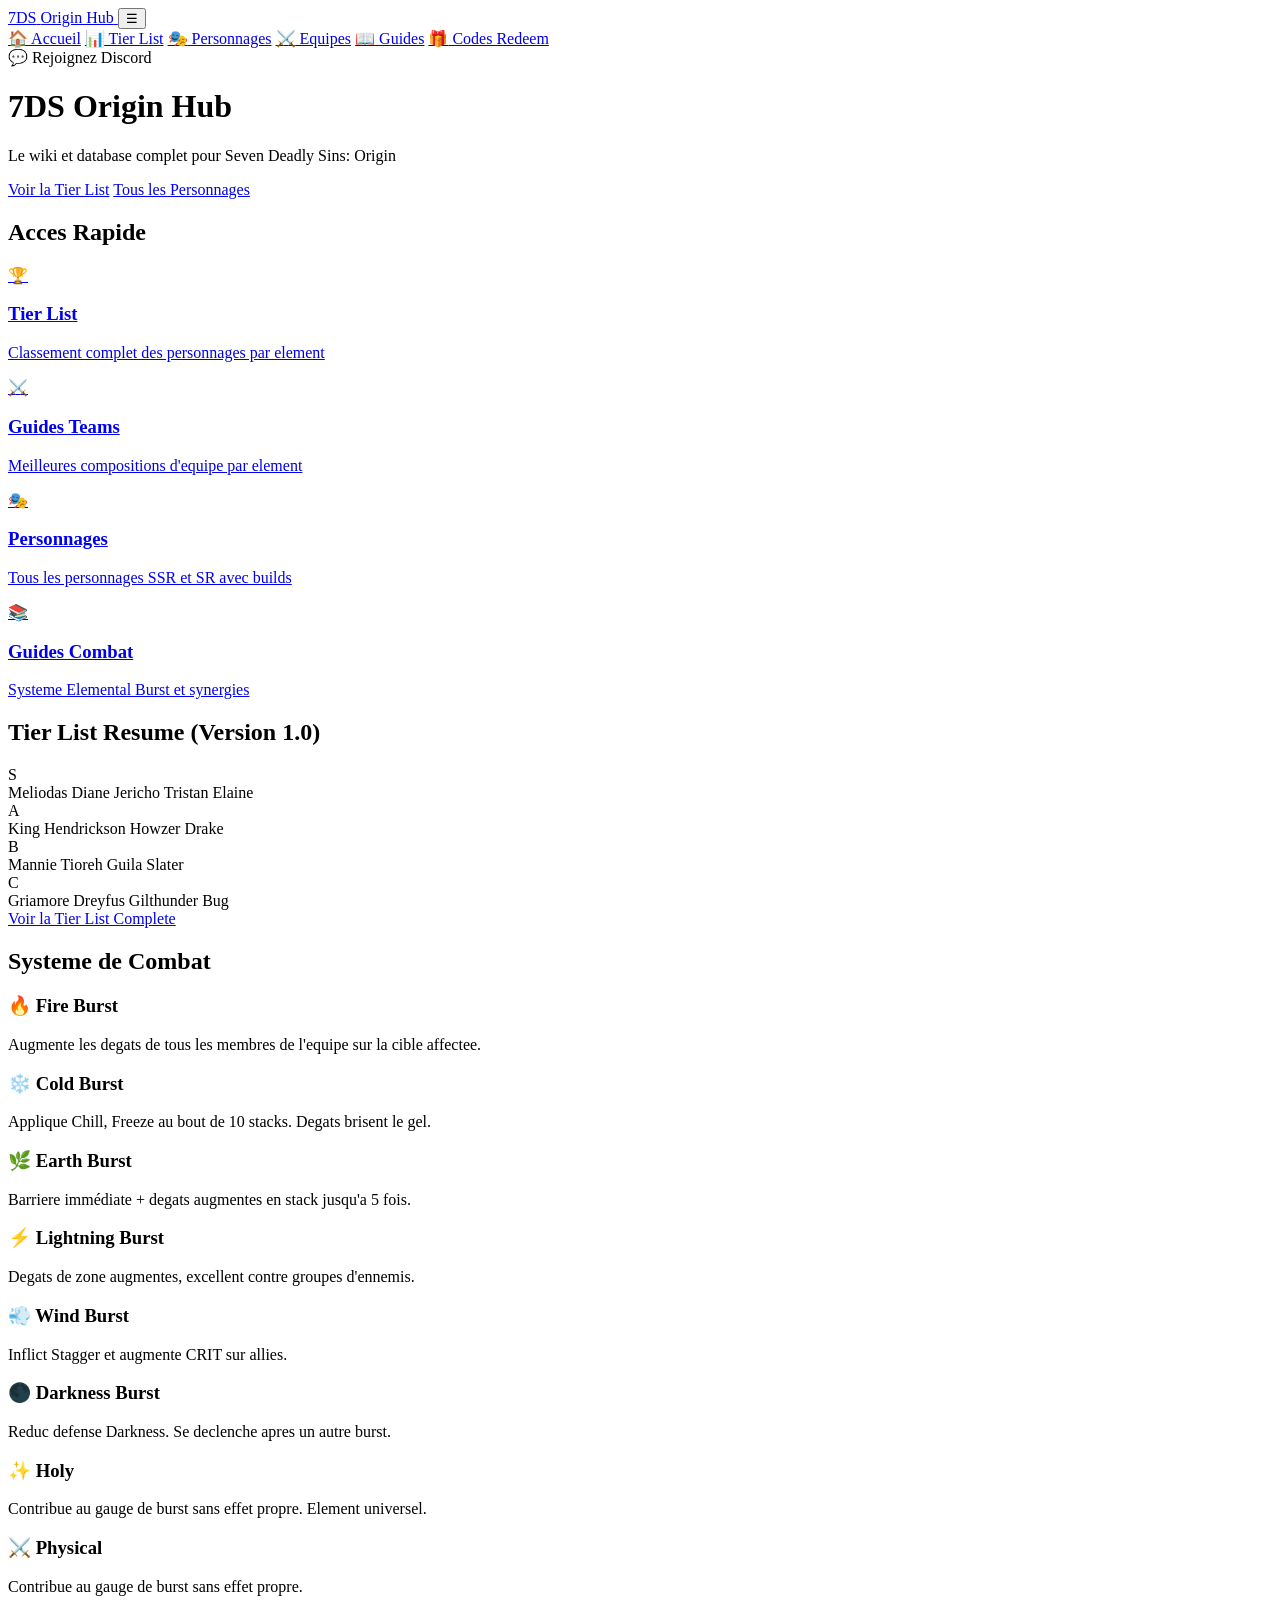
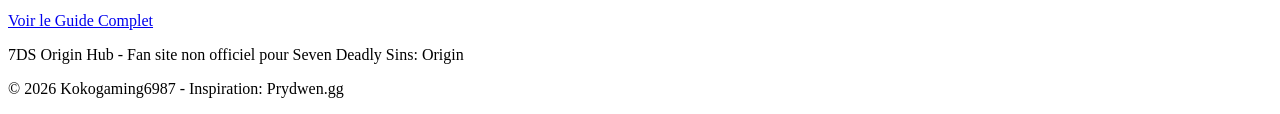
==== index.html @ 6c2a9b2d "Add index.html - Main page with hero, quick access, tier list preview and combat guide Add initial H" ====
<!DOCTYPE html>
<html lang="fr">
<head>
    <meta charset="UTF-8">
    <meta name="viewport" content="width=device-width, initial-scale=1.0">
    <title>7DS Origin Hub - Le Wiki Complet</title>
    <meta name="description" content="Wiki complet et guide pour Seven Deadly Sins: Origin - Tier lists, builds personnages, equipes, systeme de combat">
    <link rel="stylesheet" href="styles.css">
    <link rel="preconnect" href="https://fonts.googleapis.com">
    <link href="https://fonts.googleapis.com/css2?family=Inter:wght@400;500;600;700;800&display=swap" rel="stylesheet">
</head>
<body>
    <aside class="sidebar">
        <div class="sidebar-header">
            <a href="index.html" class="logo">
                <span class="logo-icon">7DS</span>
                <span class="logo-text">Origin Hub</span>
            </a>
            <button class="sidebar-toggle" onclick="toggleSidebar()">☰</button>
        </div>
        <nav class="sidebar-nav">
            <a href="index.html" class="nav-item active"><span>🏠</span> Accueil</a>
            <a href="tierlist.html" class="nav-item"><span>📊</span> Tier List</a>
            <a href="characters.html" class="nav-item"><span>🎭</span> Personnages</a>
            <a href="teams.html" class="nav-item"><span>⚔️</span> Equipes</a>
            <a href="guide.html" class="nav-item"><span>📖</span> Guides</a>
            <a href="codes.html" class="nav-item"><span>🎁</span> Codes Redeem</a>
        </nav>
        <div class="sidebar-footer">
            <div class="discord-link">
                <span>💬</span> Rejoignez Discord
            </div>
        </div>
    </aside>


      <main class="main-content">
        <header class="hero">
            <div class="hero-content">
                <h1>7DS Origin Hub</h1>
                <p class="hero-subtitle">Le wiki et database complet pour Seven Deadly Sins: Origin</p>
                <div class="hero-buttons">
                    <a href="tierlist.html" class="btn btn-primary">Voir la Tier List</a>
                    <a href="characters.html" class="btn btn-secondary">Tous les Personnages</a>
                </div>
            </div>
        </header>
                
        <section class="quick-access">
            <h2>Acces Rapide</h2>
            <div class="quick-cards">
                <a href="tierlist.html" class="quick-card">
                    <span class="card-icon">🏆</span>
                    <h3>Tier List</h3>
                    <p>Classement complet des personnages par element</p>
                </a>
                <a href="teams.html" class="quick-card">
                    <span class="card-icon">⚔️</span>
                    <h3>Guides Teams</h3>
                    <p>Meilleures compositions d'equipe par element</p>
                </a>
                <a href="characters.html" class="quick-card">
                    <span class="card-icon">🎭</span>
                    <h3>Personnages</h3>
                    <p>Tous les personnages SSR et SR avec builds</p>
                </a>
                <a href="guide.html" class="quick-card">
                    <span class="card-icon">📚</span>
                    <h3>Guides Combat</h3>
                    <p>Systeme Elemental Burst et synergies</p>
                </a>
            </div>
        </section>
        
        <section class="tier-preview">
            <h2>Tier List Resume (Version 1.0)</h2>
            <div class="tier-grid">
                <div class="tier-row tier-s">
                    <span class="tier-label">S</span>
                    <div class="tier-chars">
                        <span class="char-pill">Meliodas</span>
                        <span class="char-pill">Diane</span>
                        <span class="char-pill">Jericho</span>
                        <span class="char-pill">Tristan</span>
                        <span class="char-pill">Elaine</span>
                    </div>
                </div>
                <div class="tier-row tier-a">
                    <span class="tier-label">A</span>
                    <div class="tier-chars">
                        <span class="char-pill">King</span>
                        <span class="char-pill">Hendrickson</span>
                        <span class="char-pill">Howzer</span>
                        <span class="char-pill">Drake</span>
                    </div>
                </div>
                <div class="tier-row tier-b">
                    <span class="tier-label">B</span>
                    <div class="tier-chars">
                        <span class="char-pill">Mannie</span>
                        <span class="char-pill">Tioreh</span>
                        <span class="char-pill">Guila</span>
                        <span class="char-pill">Slater</span>
                    </div>
                </div>
                <div class="tier-row tier-c">
                    <span class="tier-label">C</span>
                    <div class="tier-chars">
                        <span class="char-pill">Griamore</span>
                        <span class="char-pill">Dreyfus</span>
                        <span class="char-pill">Gilthunder</span>
                        <span class="char-pill">Bug</span>
                    </div>
                </div>
            </div>
            <a href="tierlist.html" class="btn btn-outline">Voir la Tier List Complete</a>
        </section>
        
        <section class="combat-guide-preview">
            <h2>Systeme de Combat</h2>
            <div class="guide-grid">
                <div class="guide-item">
                    <h3>🔥 Fire Burst</h3>
                    <p>Augmente les degats de tous les membres de l'equipe sur la cible affectee.</p>
                </div>
                <div class="guide-item">
                    <h3>❄️ Cold Burst</h3>
                    <p>Applique Chill, Freeze au bout de 10 stacks. Degats brisent le gel.</p>
                </div>
                <div class="guide-item">
                    <h3>🌿 Earth Burst</h3>
                    <p>Barriere immédiate + degats augmentes en stack jusqu'a 5 fois.</p>
                </div>
                <div class="guide-item">
                    <h3>⚡ Lightning Burst</h3>
                    <p>Degats de zone augmentes, excellent contre groupes d'ennemis.</p>
                </div>
                <div class="guide-item">
                    <h3>💨 Wind Burst</h3>
                    <p>Inflict Stagger et augmente CRIT sur allies.</p>
                </div>
                <div class="guide-item">
                    <h3>🌑 Darkness Burst</h3>
                    <p>Reduc defense Darkness. Se declenche apres un autre burst.</p>
                </div>
                <div class="guide-item">
                    <h3>✨ Holy</h3>
                    <p>Contribue au gauge de burst sans effet propre. Element universel.</p>
                </div>
                <div class="guide-item">
                    <h3>⚔️ Physical</h3>
                    <p>Contribue au gauge de burst sans effet propre.</p>
                </div>
            </div>
            <a href="guide.html" class="btn btn-outline">Voir le Guide Complet</a>
        </section>
        
        <footer class="site-footer">
            <p>7DS Origin Hub - Fan site non officiel pour Seven Deadly Sins: Origin</p>
            <p>© 2026 Kokogaming6987 - Inspiration: Prydwen.gg</p>
        </footer>
    </main>
    <script src="app.js"></script>
</body>
</html>
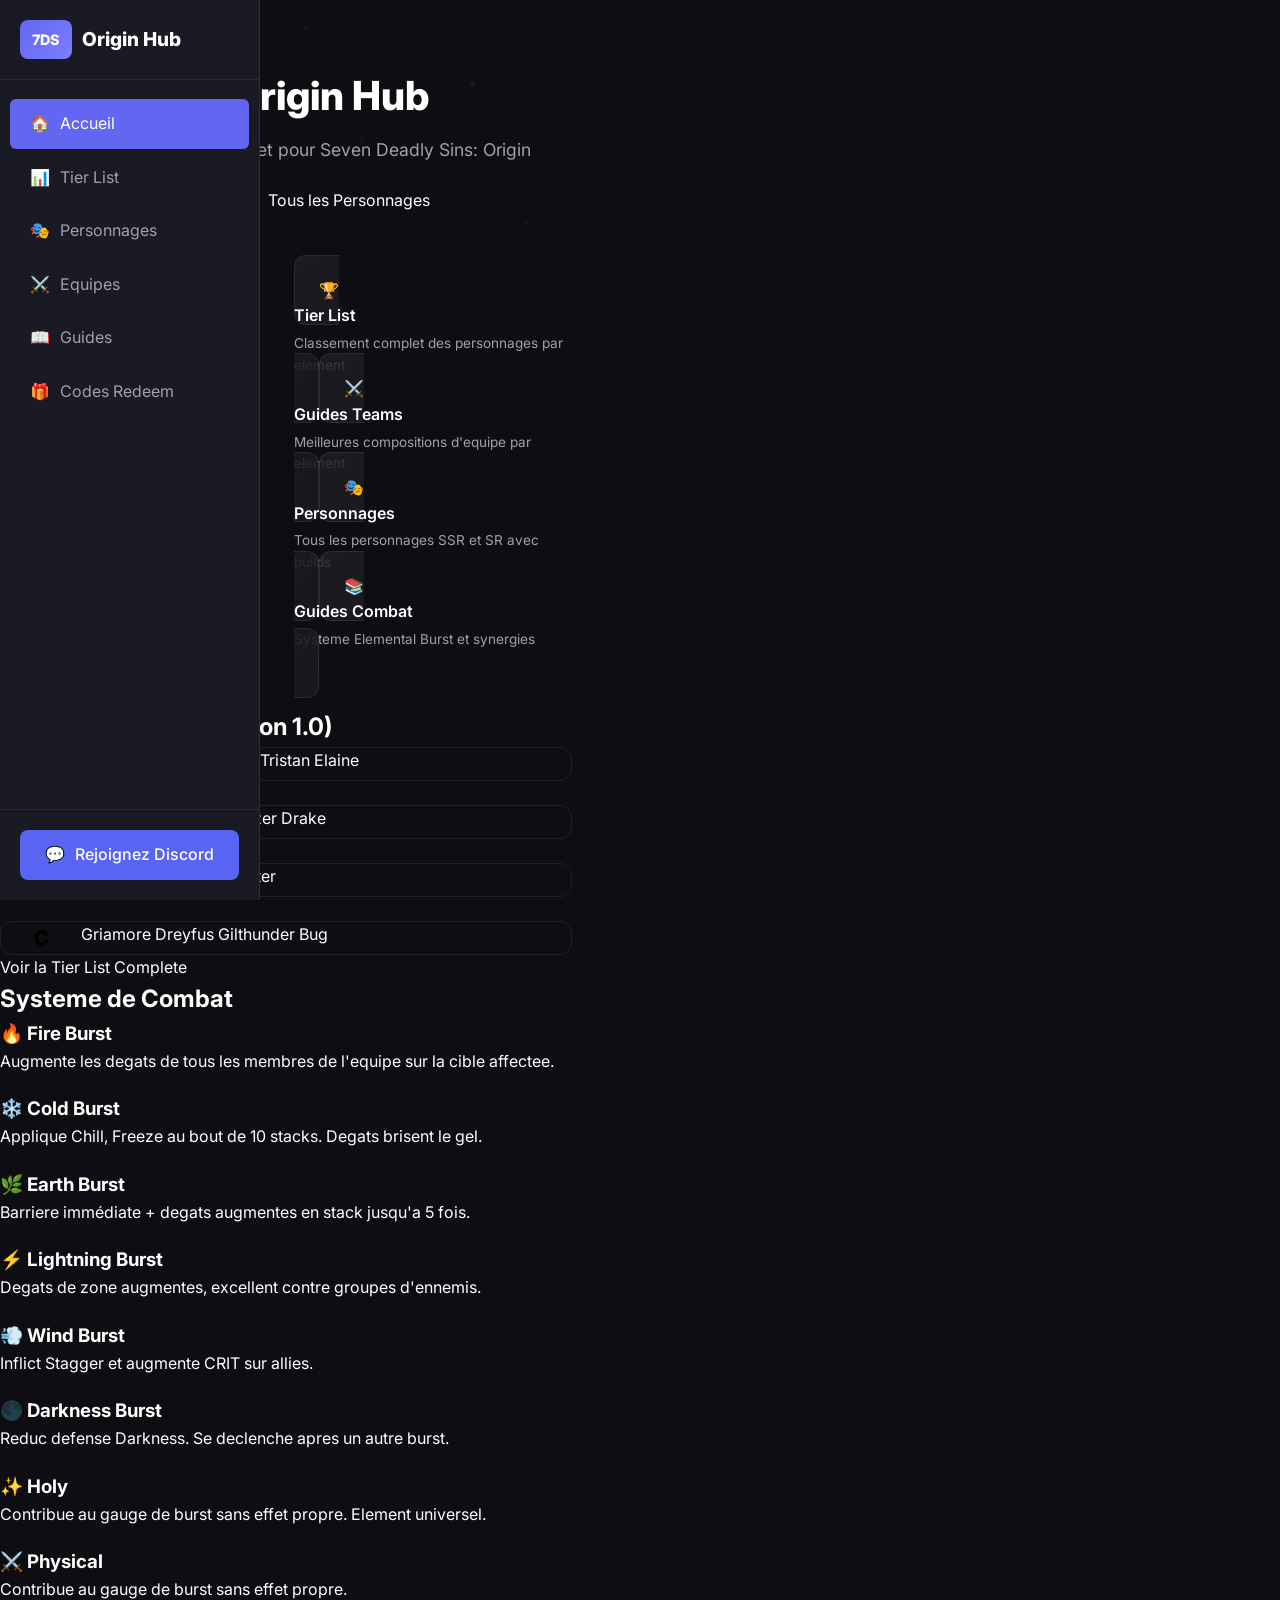
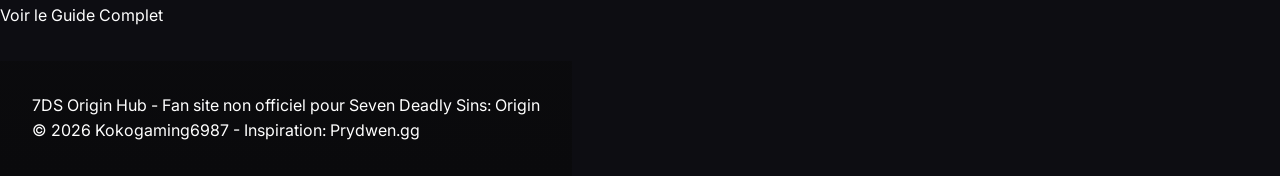
==== commit e11bf73c: "Update index.html with modern design and quick-access cards" ====
--- a/index.html
+++ b/index.html
@@ -163,3 +163,4 @@
     <script src="app.js"></script>
 </body>
 </html>
+ 
--- a/styles.css
+++ b/styles.css
@@ -0,0 +1,1415 @@
+:root{--bg-primary:#0d0d12;--bg-secondary:#1a1a24;--bg-tertiary:#232332;--text-primary:#ffffff;--text-secondary:#a0a0b0;--text-muted:#6b6b7b;--accent:#6366f1;--accent-glow:#7c7fff;--border:#2a2a3a;--tier-s:#ef4444;--tier-a:#f97316;--tier-b:#eab308;--tier-c:#84cc16;--tier-d:#6b7280;--fire:#f97316;--cold:#06b6d4;--earth:#84cc16;--lightning:#eab308;--wind:#22c55e;--darkness:#a855f7;--holy:#fbbf24;--physical:#f87171}
+*{margin:0;padding:0;box-sizing:border-box}body{font-family:'Inter',sans-serif;background:var(--bg-primary);color:var(--text-primary);line-height:1.6;min-height:100vh;display:flex}
+a{text-decoration:none;color:inherit;transition:all 0.2s}
+::selection{background:var(--accent);color:#fff}
+
+.sidebar{width:260px;background:var(--bg-secondary);border-right:1px solid var(--border);height:100vh;position:fixed;left:0;top:0;overflow-y:auto;z-index:100;display:flex;flex-direction:column}
+.sidebar-header{padding:20px;border-bottom:1px solid var(--border);display:flex;align-items:center;justify-content:space-between}
+.logo{display:flex;align-items:center;gap:10px;font-weight:800;font-size:1.2rem}
+.logo-icon{background:linear-gradient(135deg,var(--accent),var(--accent-glow));padding:8px 12px;border-radius:8px;color:#fff;font-size:0.9rem}
+.sidebar-toggle{background:none;border:none;color:var(--text-primary);font-size:1.5rem;cursor:pointer;display:none}
+.sidebar-nav{flex:1;padding:15px 0}
+.nav-item{display:flex;align-items:center;gap:10px;padding:12px 20px;color:var(--text-secondary);border-radius:6px;margin:4px 10px;transition:all 0.2s}
+.nav-item:hover{background:var(--bg-tertiary);color:var(--text-primary)}
+.nav-item.active{background:var(--accent);color:#fff}
+.sidebar-footer{padding:20px;border-top:1px solid var(--border)}
+.discord-link{display:flex;align-items:center;gap:10px;padding:12px;background:#5865F2;border-radius:8px;cursor:pointer;color:#fff;font-weight:500;justify-content:center}
+
+
+/* =====================================
+   LAYOUT PRINCIPAL
+===================================== */
+.main-content {
+  margin-left: var(--sidebar-width);
+  transition: margin-left 0.3s ease;
+  min-height: 100vh;
+}
+
+/* Hero Section */
+.hero {
+  background: linear-gradient(135deg, var(--gradient-primary), var(--gradient-secondary));
+  padding: 4rem 2rem;
+  text-align: center;
+  position: relative;
+  overflow: hidden;
+}
+
+.hero::before {
+  content: '';
+  position: absolute;
+  top: 0;
+  left: 0;
+  right: 0;
+  bottom: 0;
+  background: url('data:image/svg+xml,<svg xmlns="http://www.w3.org/2000/svg" viewBox="0 0 100 100"><circle cx="10" cy="10" r="1" fill="%23ffffff" opacity="0.03"/><circle cx="30" cy="50" r="1" fill="%23ffffff" opacity="0.02"/><circle cx="70" cy="30" r="1" fill="%23ffffff" opacity="0.04"/><circle cx="90" cy="80" r="1" fill="%23ffffff" opacity="0.02"/></svg>');
+}
+
+.hero h1 {
+  font-size: 2.5rem;
+  font-weight: 800;
+  color: var(--text-primary);
+  margin-bottom: 0.5rem;
+  position: relative;
+}
+
+.hero p {
+  color: var(--text-secondary);
+  font-size: 1.1rem;
+  max-width: 600px;
+  margin: 0 auto;
+  position: relative;
+}
+
+.hero-buttons {
+  margin-top: 1.5rem;
+  display: flex;
+  gap: 1rem;
+  justify-content: center;
+  flex-wrap: wrap;
+  position: relative;
+}
+
+.hero-btn {
+  padding: 0.75rem 1.5rem;
+  border-radius: 8px;
+  font-weight: 600;
+  text-decoration: none;
+  transition: all 0.3s ease;
+  border: none;
+  cursor: pointer;
+}
+
+.hero-btn.primary {
+  background: var(--color-accent);
+  color: #000;
+}
+
+.hero-btn.primary:hover {
+  background: var(--color-accent-light);
+  transform: translateY(-2px);
+}
+
+.hero-btn.secondary {
+  background: rgba(255,255,255,0.1);
+  color: var(--text-primary);
+  border: 1px solid rgba(255,255,255,0.2);
+}
+
+.hero-btn.secondary:hover {
+  background: rgba(255,255,255,0.15);
+}
+
+
+/* =====================================
+   SECTIONS CONTENU
+===================================== */
+.section {
+  padding: 2rem;
+  max-width: 1400px;
+  margin: 0 auto;
+}
+
+.section-header {
+  display: flex;
+  justify-content: space-between;
+  align-items: center;
+  margin-bottom: 1.5rem;
+}
+
+.section-title {
+  font-size: 1.5rem;
+  font-weight: 700;
+  color: var(--text-primary);
+  display: flex;
+  align-items: center;
+  gap: 0.5rem;
+}
+
+.section-title .icon {
+  font-size: 1.75rem;
+}
+
+.view-all-btn {
+  color: var(--color-accent);
+  text-decoration: none;
+  font-weight: 600;
+  font-size: 0.9rem;
+  display: flex;
+  align-items: center;
+  gap: 0.25rem;
+}
+
+.view-all-btn:hover {
+  text-decoration: underline;
+}
+
+/* =====================================
+   QUICK ACCESS CARDS
+===================================== */
+.quick-access {
+  display: grid;
+  grid-template-columns: repeat(auto-fit, minmax(200px, 1fr));
+  gap: 1rem;
+  margin-bottom: 2rem;
+}
+
+.quick-card {
+  background: linear-gradient(145deg, rgba(30,30,35,0.8), rgba(25,25,30,0.9));
+  border: 1px solid rgba(255,255,255,0.08);
+  border-radius: 12px;
+  padding: 1.5rem;
+  text-decoration: none;
+  transition: all 0.3s ease;
+  position: relative;
+  overflow: hidden;
+}
+
+.quick-card::before {
+  content: '';
+  position: absolute;
+  top: 0;
+  left: 0;
+  right: 0;
+  height: 3px;
+  background: var(--color-accent);
+  transform: scaleX(0);
+  transition: transform 0.3s ease;
+}
+
+.quick-card:hover {
+  transform: translateY(-4px);
+  border-color: rgba(255,255,255,0.15);
+  box-shadow: 0 8px 24px rgba(0,0,0,0.3);
+}
+
+.quick-card:hover::before {
+  transform: scaleX(1);
+}
+
+.quick-card .icon {
+  font-size: 2rem;
+  margin-bottom: 0.75rem;
+}
+
+.quick-card h3 {
+  color: var(--text-primary);
+  font-size: 1rem;
+  font-weight: 600;
+  margin-bottom: 0.25rem;
+}
+
+.quick-card p {
+  color: var(--text-secondary);
+  font-size: 0.85rem;
+}
+
+
+/* =====================================
+   TIER LIST GRID
+===================================== */
+.tier-grid {
+  display: grid;
+  gap: 1.5rem;
+}
+
+.tier-row {
+  display: flex;
+  align-items: stretch;
+  border-radius: 12px;
+  overflow: hidden;
+  border: 1px solid rgba(255,255,255,0.08);
+}
+
+.tier-label {
+  display: flex;
+  align-items: center;
+  justify-content: center;
+  min-width: 80px;
+  font-size: 1.25rem;
+  font-weight: 800;
+  color: #000;
+  text-shadow: 0 1px 2px rgba(0,0,0,0.3);
+}
+
+.tier-label.S { background: linear-gradient(135deg, #ffd700, #ffb800); }
+.tier-label.A { background: linear-gradient(135deg, #e060ff, #c33dff); }
+.tier-label.B { background: linear-gradient(135deg, #4a90d9, #3a7bc8); }
+.tier-label.C { background: linear-gradient(135deg, #4ecdc4, #3db5ac); }
+.tier-label.D { background: linear-gradient(135deg, #a8a8a8, #8c8c8c); }
+
+.tier-characters {
+  display: flex;
+  flex-wrap: wrap;
+  gap: 0.5rem;
+  padding: 0.75rem;
+  background: rgba(0,0,0,0.2);
+  flex: 1;
+}
+
+.char-card {
+  position: relative;
+  width: 50px;
+  height: 50px;
+  border-radius: 50%;
+  overflow: hidden;
+  border: 2px solid transparent;
+  transition: all 0.2s ease;
+  cursor: pointer;
+}
+
+.char-card:hover {
+  transform: scale(1.1);
+  z-index: 10;
+}
+
+.char-card .element {
+  position: absolute;
+  bottom: 0;
+  right: 0;
+  width: 14px;
+  height: 14px;
+  border-radius: 50%;
+  border: 1px solid rgba(0,0,0,0.3);
+}
+
+.char-card[data-element="fire"] .element { background: #f97316; }
+.char-card[data-element="water"] .element { background: #06b6d4; }
+.char-card[data-element="earth"] .element { background: #84cc16; }
+.char-card[data-element="light"] .element { background: #eab308; }
+.char-card[data-element="dark"] .element { background: #7c3aed; }
+
+.char-card img {
+  width: 100%;
+  height: 100%;
+  object-fit: cover;
+}
+
+.char-card-placeholder {
+  width: 50px;
+  height: 50px;
+  border-radius: 50%;
+  background: rgba(255,255,255,0.05);
+  border: 1px dashed rgba(255,255,255,0.2);
+  display: flex;
+  align-items: center;
+  justify-content: center;
+  color: rgba(255,255,255,0.3);
+  font-size: 0.75rem;
+}
+
+
+/* =====================================
+   PERSONNAGES & EQUIPES CARDS
+===================================== */
+.team-grid, .char-grid {
+  display: grid;
+  grid-template-columns: repeat(auto-fill, minmax(250px, 1fr));
+  gap: 1.25rem;
+}
+
+.team-card, .char-card-lg {
+  background: linear-gradient(145deg, rgba(30,30,35,0.8), rgba(25,25,30,0.9));
+  border: 1px solid rgba(255,255,255,0.08);
+  border-radius: 12px;
+  padding: 1.25rem;
+  transition: all 0.3s ease;
+  cursor: pointer;
+}
+
+.team-card:hover, .char-card-lg:hover {
+  transform: translateY(-4px);
+  border-color: rgba(255,255,255,0.15);
+  box-shadow: 0 12px 32px rgba(0,0,0,0.4);
+}
+
+.char-card-lg .char-avatar {
+  width: 80px;
+  height: 80px;
+  border-radius: 50%;
+  overflow: hidden;
+  margin-bottom: 1rem;
+  border: 3px solid rgba(255,255,255,0.1);
+}
+
+.char-card-lg .char-avatar img {
+  width: 100%;
+  height: 100%;
+  object-fit: cover;
+}
+
+.char-card-lg h3 {
+  color: var(--text-primary);
+  font-size: 1.1rem;
+  font-weight: 600;
+  margin-bottom: 0.25rem;
+}
+
+.char-card-lg .class-badge {
+  display: inline-block;
+  padding: 0.15rem 0.5rem;
+  border-radius: 4px;
+  font-size: 0.7rem;
+  font-weight: 600;
+  text-transform: uppercase;
+  margin-bottom: 0.5rem;
+}
+
+.class-knight { background: var(--tier-a); color: #000; }
+.class-sniper { background: var(--tier-b); color: #000; }
+.class-wrath { background: #991b1b; color: #fff; }
+.class-mercenary { background: #84cc16; color: #000; }
+.class-defender { background: #3a7bc8; color: #fff; }
+.class-mage { background: #9333ea; color: #fff; }
+.class-assassin { background: #1e3a5f; color: #fff; }
+.class-archer { background: #d97706; color: #000; }
+.class-swordmaster { background: #f97316; color: #000; }
+.class-slayer { background: #374151; color: #fff; }
+
+.team-card .team-name {
+  color: var(--text-primary);
+  font-size: 1.1rem;
+  font-weight: 600;
+  margin-bottom: 0.5rem;
+}
+
+.team-card .team-characters {
+  display: flex;
+  gap: 0.25rem;
+  margin-bottom: 0.75rem;
+}
+
+.team-char .team-char-icon {
+  width: 32px;
+  height: 32px;
+  border-radius: 50%;
+  overflow: hidden;
+  border: 1px solid rgba(255,255,255,0.2);
+}
+
+.team-char .team-char-icon img {
+  width: 100%;
+  height: 100%;
+  object-fit: cover;
+}
+
+.team-card .team-role {
+  color: var(--text-secondary);
+  font-size: 0.8rem;
+  margin-top: 0.5rem;
+}
+
+
+/* =====================================
+   GUIDES & COMBAT
+===================================== */
+.guide-grid {
+  display: grid;
+  grid-template-columns: repeat(auto-fill, minmax(300px, 1fr));
+  gap: 1.25rem;
+}
+
+.guide-card {
+  background: linear-gradient(145deg, rgba(30,30,35,0.8), rgba(25,25,30,0.9));
+  border: 1px solid rgba(255,255,255,0.08);
+  border-radius: 12px;
+  overflow: hidden;
+  transition: all 0.3s ease;
+  cursor: pointer;
+}
+
+.guide-card:hover {
+  transform: translateY(-4px);
+  border-color: rgba(255,255,255,0.15);
+}
+
+.guide-card .guide-image {
+  height: 120px;
+  background: linear-gradient(135deg, rgba(240,240,245,0.05), rgba(255,255,255,0.02));
+  display: flex;
+  align-items: center;
+  justify-content: center;
+  font-size: 3rem;
+}
+
+.guide-card .guide-content {
+  padding: 1.25rem;
+}
+
+.guide-card .guide-title {
+  color: var(--text-primary);
+  font-size: 1.05rem;
+  font-weight: 600;
+  margin-bottom: 0.5rem;
+}
+
+.guide-card .guide-desc {
+  color: var(--text-secondary);
+  font-size: 0.85rem;
+  line-height: 1.5;
+}
+
+.guide-card .guide-meta {
+  display: flex;
+  gap: 1rem;
+  margin-top: 0.75rem;
+  padding-top: 0.75rem;
+  border-top: 1px solid rgba(255,255,255,0.06);
+  font-size: 0.75rem;
+  color: rgba(255,255,255,0.4);
+}
+
+/* Combat Mechanics Section */
+.combat-grid {
+  display: grid;
+  grid-template-columns: repeat(auto-fit, minmax(280px, 1fr));
+  gap: 1rem;
+}
+
+.mechanic-card {
+  background: linear-gradient(145deg, rgba(30,30,35,0.8), rgba(25,25,30,0.9));
+  border-left: 3px solid var(--color-accent);
+  border-radius: 0 12px 12px 0;
+  padding: 1.25rem;
+  transition: all 0.3s ease;
+}
+
+.mechanic-card:hover {
+  background: rgba(35,35,40,0.9);
+}
+
+.mechanic-card h4 {
+  color: var(--text-primary);
+  font-size: 1rem;
+  font-weight: 600;
+  margin-bottom: 0.5rem;
+}
+
+.mechanic-card p {
+  color: var(--text-secondary);
+  font-size: 0.85rem;
+  line-height: 1.5;
+}
+
+
+/* =====================================
+   FOOTER
+===================================== */
+.footer {
+  background: linear-gradient(180deg, rgba(10,10,12,0.8), #0a0a0c);
+  padding: 3rem 2rem;
+  margin-left: var(--sidebar-width);
+  transition: margin-left 0.3s ease;
+}
+
+.footer-content {
+  max-width: 1400px;
+  margin: 0 auto;
+  display: grid;
+  grid-template-columns: repeat(auto-fit, minmax(200px, 1fr));
+  gap: 2rem;
+}
+
+.footer-section h4 {
+  color: var(--text-primary);
+  font-size: 1rem;
+  font-weight: 600;
+  margin-bottom: 1rem;
+}
+
+.footer-section a {
+  display: block;
+  color: var(--text-secondary);
+  text-decoration: none;
+  font-size: 0.85rem;
+  margin-bottom: 0.5rem;
+  transition: color 0.2s ease;
+}
+
+.footer-section a:hover {
+  color: var(--color-accent);
+}
+
+.footer-bottom {
+  max-width: 1400px;
+  margin: 2rem auto 0;
+  padding-top: 1.5rem;
+  border-top: 1px solid rgba(255,255,255,0.06);
+  text-align: center;
+  color: rgba(255,255,255,0.4);
+  font-size: 0.8rem;
+}
+
+/* =====================================
+   STATS / BADGES
+===================================== */
+.stat-badge {
+  display: inline-flex;
+  align-items: center;
+  gap: 0.35rem;
+  padding: 0.25rem 0.65rem;
+  background: rgba(255,255,255,0.06);
+  border-radius: 20px;
+  font-size: 0.75rem;
+  color: var(--text-secondary);
+}
+
+.stat-badge .num {
+  font-weight: 600;
+  color: var(--text-primary);
+}
+
+.update-badge {
+  display: inline-block;
+  padding: 0.25rem 0.75rem;
+  background: rgba(39,203,114,0.15);
+  color: #27cb72;
+  border-radius: 20px;
+  font-size: 0.75rem;
+  font-weight: 600;
+}
+
+/* =====================================
+   SCROLLBAR
+===================================== */
+::-webkit-scrollbar {
+  width: 8px;
+  height: 8px;
+}
+
+::-webkit-scrollbar-track {
+  background: rgba(0,0,0,0.2);
+}
+
+::-webkit-scrollbar-thumb {
+  background: rgba(255,255,255,0.15);
+  border-radius: 4px;
+}
+
+::-webkit-scrollbar-thumb:hover {
+  background: rgba(255,255,255,0.25);
+}
+
+
+/* =====================================
+   RESPONSIVE
+===================================== */
+@media (max-width: 1200px) {
+  .tier-characters {
+    gap: 0.35rem;
+  }
+  .char-card {
+    width: 42px;
+    height: 42px;
+  }
+  .char-card .element {
+    width: 12px;
+    height: 12px;
+  }
+}
+
+@media (max-width: 992px) {
+  .sidebar {
+    transform: translateX(-100%);
+  }
+  .sidebar.active {
+    transform: translateX(0);
+  }
+  .main-content {
+    margin-left: 0;
+  }
+  .footer {
+    margin-left: 0;
+  }
+  .toggle-btn {
+    display: flex;
+  }
+}
+
+@media (max-width: 768px) {
+  .hero {
+    padding: 2.5rem 1.5rem;
+  }
+  .hero h1 {
+    font-size: 1.75rem;
+  }
+  .hero p {
+    font-size: 0.95rem;
+  }
+  .section {
+    padding: 1.5rem;
+  }
+  .quick-access {
+    grid-template-columns: repeat(2, 1fr);
+  }
+  .quick-card {
+    padding: 1rem;
+  }
+  .tier-label {
+    min-width: 50px;
+    font-size: 1rem;
+  }
+  .char-card {
+    width: 38px;
+    height: 38px;
+  }
+  .section-title {
+    font-size: 1.25rem;
+  }
+}
+
+@media (max-width: 480px) {
+  .quick-access {
+    grid-template-columns: 1fr;
+  }
+  .hero-buttons {
+    flex-direction: column;
+  }
+  .hero-btn {
+    width: 100%;
+    text-align: center;
+  }
+  .tier-row {
+    flex-direction: column;
+  }
+  .tier-label {
+    width: 100%;
+    min-width: auto;
+    padding: 0.5rem;
+  }
+  .tier-characters {
+    justify-content: center;
+  }
+  .team-grid,
+  .char-grid,
+  .guide-grid,
+  .combat-grid {
+    grid-template-columns: 1fr;
+  }
+}
+
+/* =====================================
+   DETAIL PERSONNAGES (characters.html)
+   ===================================== */
+.filters-bar {
+    display: flex;
+    gap: 1rem;
+    margin-bottom: 1.5rem;
+    flex-wrap: wrap;
+}
+.filter-group {
+    display: flex;
+    align-items: center;
+    gap: 0.5rem;
+}
+.filter-group label {
+    color: var(--text-secondary);
+    font-size: 0.85rem;
+}
+.filter-group select {
+    background: var(--bg-tertiary);
+    color: var(--text-primary);
+    border: 1px solid var(--border);
+    padding: 0.5rem 1rem;
+    border-radius: 6px;
+    font-size: 0.85rem;
+    cursor: pointer;
+}
+.char-card-detail {
+    background: linear-gradient(145deg, rgba(30,30,35,0.8), rgba(25,25,30,0.9));
+    border: 1px solid rgba(255,255,255,0.08);
+    border-radius: 12px;
+    overflow: hidden;
+    transition: all 0.3s ease;
+}
+.char-card-detail:hover {
+    transform: translateY(-4px);
+    border-color: rgba(255,255,255,0.15);
+    box-shadow: 0 12px 32px rgba(0,0,0,0.4);
+}
+.rarity-badge {
+    display: inline-block;
+    padding: 0.25rem 0.65rem;
+    border-radius: 4px;
+    font-size: 0.7rem;
+    font-weight: 700;
+    text-transform: uppercase;
+}
+.rarity-ssr { background: linear-gradient(135deg, #ffd700, #ff8c00); color: #000; }
+.rarity-sr { background: linear-gradient(135deg, #a855f7, #7c3aed); color: #fff; }
+.char-image {
+    width: 120px;
+    height: 120px;
+    border-radius: 50%;
+    overflow: hidden;
+    margin: 1rem auto;
+    border: 4px solid rgba(255,255,255,0.1);
+}
+.char-image img {
+    width: 100%;
+    height: 100%;
+    object-fit: cover;
+}
+.char-info {
+    text-align: center;
+    padding: 0 1.5rem 1rem;
+}
+.char-name {
+    color: var(--text-primary);
+    font-size: 1.25rem;
+    font-weight: 700;
+    margin-bottom: 0.5rem;
+}
+.char-element {
+    display: flex;
+    justify-content: center;
+    align-items: center;
+    gap: 0.5rem;
+    font-size: 0.85rem;
+    color: var(--text-secondary);
+    margin-bottom: 0.25rem;
+}
+.elem { width: 10px; height: 10px; border-radius: 50%; display: inline-block; }
+.elem.fire { background: #f97316; }
+.elem.water { background: #06b6d4; }
+.elem.earth { background: #84cc16; }
+.elem.light { background: #eab308; }
+.elem.dark { background: #7c3aed; }
+.elem.wind { background: #22c55e; }
+.elem.cold { background: #06b6d4; }
+.elem.lightning { background: #eab308; }
+.char-role {
+    font-size: 0.8rem;
+    color: rgba(255,255,255,0.5);
+}
+.char-stats {
+    padding: 1rem 1.5rem;
+}
+.stat-bar {
+    display: flex;
+    align-items: center;
+    gap: 0.75rem;
+    margin-bottom: 0.75rem;
+    font-size: 0.75rem;
+}
+.stat-bar span {
+    min-width: 30px;
+    color: var(--text-secondary);
+    font-weight: 600;
+}
+.stat-bar .bar {
+    flex: 1;
+    height: 8px;
+    background: rgba(255,255,255,0.1);
+    border-radius: 4px;
+    overflow: hidden;
+}
+.stat-bar .fill {
+    height: 100%;
+    border-radius: 4px;
+    transition: width 0.5s ease;
+}
+.stat-bar .fill.atk { background: linear-gradient(90deg, #ef4444, #f97316); }
+.stat-bar .fill.def { background: linear-gradient(90deg, #3a7bc8, #4a90d9); }
+.stat-bar .fill.spd { background: linear-gradient(90deg, #22c55e, #4ecdc4); }
+.stat-bar .fill.hp { background: linear-gradient(90deg, #6b7280, #9ca3af); }
+.card-footer {
+    padding: 1rem 1.5rem 1.5rem;
+}
+.details-btn {
+    width: 100%;
+    padding: 0.75rem;
+    background: rgba(255,255,255,0.06);
+    border: 1px solid rgba(255,255,255,0.1);
+    border-radius: 8px;
+    color: var(--text-primary);
+    font-size: 0.85rem;
+    cursor: pointer;
+    transition: all 0.2s;
+}
+.details-btn:hover {
+    background: rgba(255,255,255,0.1);
+    border-color: var(--accent);
+}
+/* =====================================
+   GUIDES SECTION (guide.html)
+   ===================================== */
+.guides-section {
+    padding: 2rem;
+    max-width: 1000px;
+    margin: 0 auto;
+}
+.guides-section h2 {
+    color: var(--text-primary);
+    font-size: 1.75rem;
+    font-weight: 700;
+    margin-bottom: 1.5rem;
+    padding-bottom: 0.75rem;
+    border-bottom: 2px solid var(--accent);
+}
+.guide-card {
+    background: linear-gradient(145deg, rgba(30,30,35,0.8), rgba(25,25,30,0.9));
+    border: 1px solid rgba(255,255,255,0.08);
+    border-radius: 12px;
+    padding: 1.5rem;
+    margin-bottom: 1.5rem;
+    transition: all 0.3s ease;
+}
+.guide-card:hover {
+    transform: translateY(-2px);
+    border-color: rgba(255,255,255,0.15);
+}
+.guide-card h3 {
+    color: var(--accent);
+    font-size: 1.15rem;
+    font-weight: 700;
+    margin-bottom: 1rem;
+}
+.guide-card .guide-content {
+    color: var(--text-secondary);
+    line-height: 1.7;
+}
+.guide-card .guide-content p {
+    margin-bottom: 1rem;
+    padding-left: 1rem;
+    border-left: 3px solid rgba(99,102,241,0.3);
+}
+.guide-card .guide-content p strong {
+    color: var(--text-primary);
+}
+.guide-card .guide-content ol {
+    margin-left: 1.5rem;
+    margin-bottom: 1rem;
+}
+.guide-card .guide-content li {
+    margin-bottom: 0.5rem;
+    color: var(--text-secondary);
+}
+.note {
+    background: rgba(99,102,241,0.1);
+    border-left: 4px solid var(--accent);
+    padding: 1rem;
+    border-radius: 0 8px 8px 0;
+    font-size: 0.85rem;
+    color: var(--text-secondary);
+}
+
+/* =====================================
+   CODES SECTION (codes.html)
+   ===================================== */
+.codes-section {
+    padding: 2rem;
+    max-width: 1000px;
+    margin: 0 auto;
+}
+.codes-section h2 {
+    color: var(--text-primary);
+    font-size: 1.75rem;
+    font-weight: 700;
+    margin-bottom: 1rem;
+    padding-bottom: 0.75rem;
+    border-bottom: 2px solid var(--accent);
+}
+.codes-table {
+    overflow-x: auto;
+    margin-bottom: 2rem;
+}
+.codes-table table {
+    width: 100%;
+    border-collapse: collapse;
+    background: linear-gradient(145deg, rgba(30,30,35,0.8), rgba(25,25,30,0.9));
+    border-radius: 12px;
+    overflow: hidden;
+    border: 1px solid rgba(255,255,255,0.08);
+}
+.codes-table thead {
+    background: rgba(0,0,0,0.3);
+}
+.codes-table th {
+    padding: 1rem;
+    text-align: left;
+    color: var(--text-primary);
+    font-size: 0.85rem;
+    font-weight: 600;
+    text-transform: uppercase;
+    letter-spacing: 0.05em;
+}
+.codes-table td {
+    padding: 1rem;
+    border-top: 1px solid rgba(255,255,255,0.06);
+    color: var(--text-secondary);
+    font-size: 0.9rem;
+}
+.codes-table tr:hover {
+    background: rgba(255,255,255,0.02);
+}
+.codes-table code {
+    background: rgba(99,102,241,0.15);
+    padding: 0.4rem 0.75rem;
+    border-radius: 6px;
+    color: var(--text-primary);
+    font-family: monospace;
+    font-size: 0.85rem;
+    font-weight: 600;
+}
+.code-text {
+    cursor: pointer;
+    transition: all 0.2s;
+}
+.code-text:hover {
+    background: rgba(99,102,241,0.25);
+    color: var(--accent);
+}
+.copy-btn {
+    background: var(--accent);
+    color: #fff;
+    border: none;
+    padding: 0.5rem 1rem;
+    border-radius: 6px;
+    font-size: 0.8rem;
+    font-weight: 600;
+    cursor: pointer;
+    transition: all 0.2s;
+}
+.copy-btn:hover {
+    background: var(--accent-glow);
+    transform: translateY(-1px);
+}
+.status {
+    display: inline-block;
+    padding: 0.25rem 0.75rem;
+    border-radius: 20px;
+    font-size: 0.75rem;
+    font-weight: 600;
+    text-transform: uppercase;
+}
+.status.active {
+    background: rgba(34,197,94,0.15);
+    color: #22c55e;
+}
+.status.expired {
+    background: rgba(239,68,68,0.15);
+    color: #ef4444;
+}
+.codes-table table.expired td code {
+    opacity: 0.5;
+    background: rgba(255,255,255,0.06);
+}
+.code-info {
+    background: linear-gradient(145deg, rgba(30,30,35,0.8), rgba(25,25,30,0.9));
+    border: 1px solid rgba(255,255,255,0.08);
+    border-radius: 12px;
+    padding: 1.5rem;
+    margin-top: 1.5rem;
+}
+.code-info h3 {
+    color: var(--accent);
+    font-size: 1.15rem;
+    font-weight: 700;
+    margin-bottom: 1rem;
+}
+.code-info ol {
+    margin-left: 1.5rem;
+    color: var(--text-secondary);
+}
+.code-info li {
+    margin-bottom: 0.5rem;
+}
+.code-info .note {
+    margin-top: 1rem;
+}
+
+/* Characters detail content */
+.char-desc {
+    padding: 0 1.5rem 1rem;
+    color: var(--text-secondary);
+    font-size: 0.9rem;
+    line-height: 1.6;
+    border-top: 1px solid rgba(255,255,255,0.06);
+    padding-top: 1rem;
+}
+.char-desc p {
+    margin-bottom: 0.5rem;
+}
+.card-build {
+    padding: 0 1.5rem 1.5rem;
+    border-top: 1px solid rgba(255,255,255,0.06);
+    padding-top: 1rem;
+}
+.card-build h4 {
+    color: var(--accent);
+    font-size: 0.9rem;
+    font-weight: 700;
+    margin-bottom: 0.75rem;
+    text-transform: uppercase;
+    letter-spacing: 0.05em;
+}
+.card-build p {
+    font-size: 0.85rem;
+    color: var(--text-secondary);
+    margin-bottom: 0.5rem;
+    line-height: 1.6;
+}
+.card-build p strong {
+    color: var(--text-primary);
+}
+
+/* Footer inline layout */
+footer {
+    background: linear-gradient(180deg, rgba(10,10,12,0.8), #0a0a0c);
+    padding: 2rem;
+    margin-top: 2rem;
+}
+.footer-left, .footer-center, .footer-right {
+    text-align: center;
+}
+.footer-left .logo {
+    font-size: 1.1rem;
+    margin-bottom: 0.5rem;
+}
+.footer-left p {
+    color: var(--text-secondary);
+    font-size: 0.85rem;
+}
+.footer-center h4, .footer-right h4 {
+    color: var(--text-primary);
+    font-size: 0.9rem;
+    font-weight: 600;
+    margin-bottom: 0.75rem;
+}
+.footer-center ul {
+    display: flex;
+    flex-wrap: wrap;
+    justify-content: center;
+    gap: 0.5rem 1rem;
+    list-style: none;
+    padding: 0;
+}
+.footer-center li a {
+    color: var(--text-secondary);
+    font-size: 0.85rem;
+    transition: color 0.2s;
+}
+.footer-center li a:hover {
+    color: var(--accent);
+}
+.element-badges {
+    display: flex;
+    flex-wrap: wrap;
+    justify-content: center;
+    gap: 0.5rem;
+}
+.element-badges span {
+    font-size: 0.7rem;
+    padding: 0.25rem 0.65rem;
+    border-radius: 4px;
+    font-weight: 600;
+}
+.footer-bottom {
+    text-align: center;
+    margin-top: 2rem;
+    padding-top: 1.5rem;
+    border-top: 1px solid rgba(255,255,255,0.06);
+    color: rgba(255,255,255,0.4);
+    font-size: 0.8rem;
+}
+.footer-bottom p {
+    margin-bottom: 0.5rem;
+}
+
+}
+
+/* ===== TABLES & GUIDES ===== */
+.table-container {
+  overflow-x: auto;
+  margin: 2rem 0;
+  border-radius: 8px;
+  border: 1px solid var(--border);
+}
+
+table {
+  width: 100%;
+  border-collapse: collapse;
+  background: var(--bg-secondary);
+}
+
+table th {
+  background: var(--bg-tertiary);
+  color: var(--text-primary);
+  padding: 1rem;
+  text-align: left;
+  font-weight: 600;
+  border-bottom: 2px solid var(--accent);
+}
+
+table td {
+  padding: 1rem;
+  border-bottom: 1px solid var(--border);
+  color: var(--text-secondary);
+}
+
+table tr:hover {
+  background: var(--bg-tertiary);
+  color: var(--text-primary);
+}
+
+/* ===== GUIDES & CODES STYLING ===== */
+.guide-section {
+  background: linear-gradient(135deg, rgba(99, 102, 241, 0.05), rgba(139, 92, 246, 0.05));
+  border: 1px solid var(--border);
+  border-radius: 8px;
+  padding: 2rem;
+  margin: 2rem 0;
+}
+
+.guide-section h3 {
+  color: var(--accent);
+  margin-bottom: 1rem;
+  font-size: 1.3rem;
+}
+
+.code-block {
+  background: var(--bg-tertiary);
+  border-left: 4px solid var(--accent);
+  padding: 1rem;
+  border-radius: 4px;
+  margin: 1rem 0;
+  font-family: 'Courier New', monospace;
+  overflow-x: auto;
+}
+
+/* ===== ANIMATIONS ===== */
+@keyframes slideIn {
+  from {
+    opacity: 0;
+    transform: translateY(20px);
+  }
+  to {
+    opacity: 1;
+    transform: translateY(0);
+  }
+}
+
+@keyframes fadeIn {
+  from { opacity: 0; }
+  to { opacity: 1; }
+}
+
+@keyframes pulse {
+  0%, 100% { opacity: 1; }
+  50% { opacity: 0.5; }
+}
+
+@keyframes shimmer {
+  0% { background-position: -1000px 0; }
+  100% { background-position: 1000px 0; }
+}
+
+@keyframes glow {
+  0%, 100% { box-shadow: 0 0 5px var(--accent), 0 0 10px var(--accent); }
+  50% { box-shadow: 0 0 20px var(--accent), 0 0 30px var(--accent); }
+}
+
+.animate-in {
+  animation: slideIn 0.6s ease-out;
+}
+
+/* ===== RESPONSIVE DESIGN ===== */
+@media (max-width: 1024px) {
+  .sidebar {
+    width: 220px;
+  }
+  
+  .main-content {
+    margin-left: 220px;
+  }
+  
+  .hero h1 {
+    font-size: 2rem;
+  }
+  
+  .character-card {
+    padding: 1.5rem;
+  }
+}
+
+@media (max-width: 768px) {
+  .sidebar {
+    position: fixed;
+    left: -260px;
+    width: 260px;
+    transition: left 0.3s ease;
+    z-index: 1000;
+  }
+  
+  .sidebar.active {
+    left: 0;
+  }
+  
+  .main-content {
+    margin-left: 0;
+  }
+  
+  .sidebar-toggle {
+    display: block !important;
+  }
+  
+  .hero {
+    padding: 2rem 1rem;
+  }
+  
+  .hero h1 {
+    font-size: 1.5rem;
+  }
+  
+  .hero p {
+    font-size: 0.9rem;
+  }
+  
+  .content {
+    padding: 1.5rem;
+  }
+  
+  .grid {
+    grid-template-columns: 1fr !important;
+  }
+  
+  .character-card {
+    padding: 1rem;
+  }
+  
+  .character-title {
+    font-size: 1.1rem;
+  }
+  
+  table {
+    font-size: 0.9rem;
+  }
+  
+  table th, table td {
+    padding: 0.75rem 0.5rem;
+  }
+}
+
+@media (max-width: 480px) {
+  .sidebar {
+    width: 100%;
+    left: -100%;
+  }
+  
+  .hero h1 {
+    font-size: 1.2rem;
+  }
+  
+  .content {
+    padding: 1rem;
+  }
+  
+  .character-card {
+    padding: 0.75rem;
+  }
+  
+  .grid {
+    gap: 1rem !important;
+  }
+  
+  table th, table td {
+    padding: 0.5rem;
+    font-size: 0.8rem;
+  }
+  
+  .stats-bar {
+    height: 20px;
+  }
+}
+
+/* ===== SCROLLBAR STYLING ===== */
+::-webkit-scrollbar {
+  width: 8px;
+}
+
+::-webkit-scrollbar-track {
+  background: var(--bg-secondary);
+}
+
+::-webkit-scrollbar-thumb {
+  background: var(--accent);
+  border-radius: 4px;
+}
+
+::-webkit-scrollbar-thumb:hover {
+  background: var(--accent-glow);
+}
+
+/* ===== UTILITY CLASSES ===== */
+.container {
+  max-width: 1400px;
+  margin: 0 auto;
+  padding: 0 1rem;
+}
+
+.flex {
+  display: flex;
+}
+
+.flex-center {
+  display: flex;
+  align-items: center;
+  justify-content: center;
+}
+
+.grid-2 {
+  display: grid;
+  grid-template-columns: repeat(2, 1fr);
+  gap: 2rem;
+}
+
+.gap-1 { gap: 1rem; }
+.gap-2 { gap: 2rem; }
+.gap-3 { gap: 3rem; }
+
+.text-center { text-align: center; }
+.text-uppercase { text-transform: uppercase; }
+.font-bold { font-weight: 700; }
+
+.mb-1 { margin-bottom: 0.5rem; }
+.mb-2 { margin-bottom: 1rem; }
+.mb-3 { margin-bottom: 2rem; }
+
+.p-1 { padding: 0.5rem; }
+.p-2 { padding: 1rem; }
+.p-3 { padding: 2rem; }
+
+.rounded { border-radius: 8px; }
+.rounded-lg { border-radius: 12px; }
+
+.shadow { box-shadow: 0 4px 12px rgba(0, 0, 0, 0.3); }
+.shadow-lg { box-shadow: 0 8px 24px rgba(0, 0, 0, 0.4); }
+
+.opacity-50 { opacity: 0.5; }
+.opacity-75 { opacity: 0.75; }
+
+.cursor-pointer { cursor: pointer; }
+
+/* ===== TRANSITIONS ===== */
+.transition { transition: all 0.3s ease; }
+.transition-fast { transition: all 0.15s ease; }
+.transition-slow { transition: all 0.6s ease; }
+
+/* ===== LOADING & STATES ===== */
+.loading {
+  animation: pulse 1.5s ease-in-out infinite;
+}
+
+.disabled {
+  opacity: 0.5;
+  cursor: not-allowed;
+  pointer-events: none;
+}
+
+.hidden {
+  display: none !important;
+}
+
+.visible {
+  display: block !important;
+}
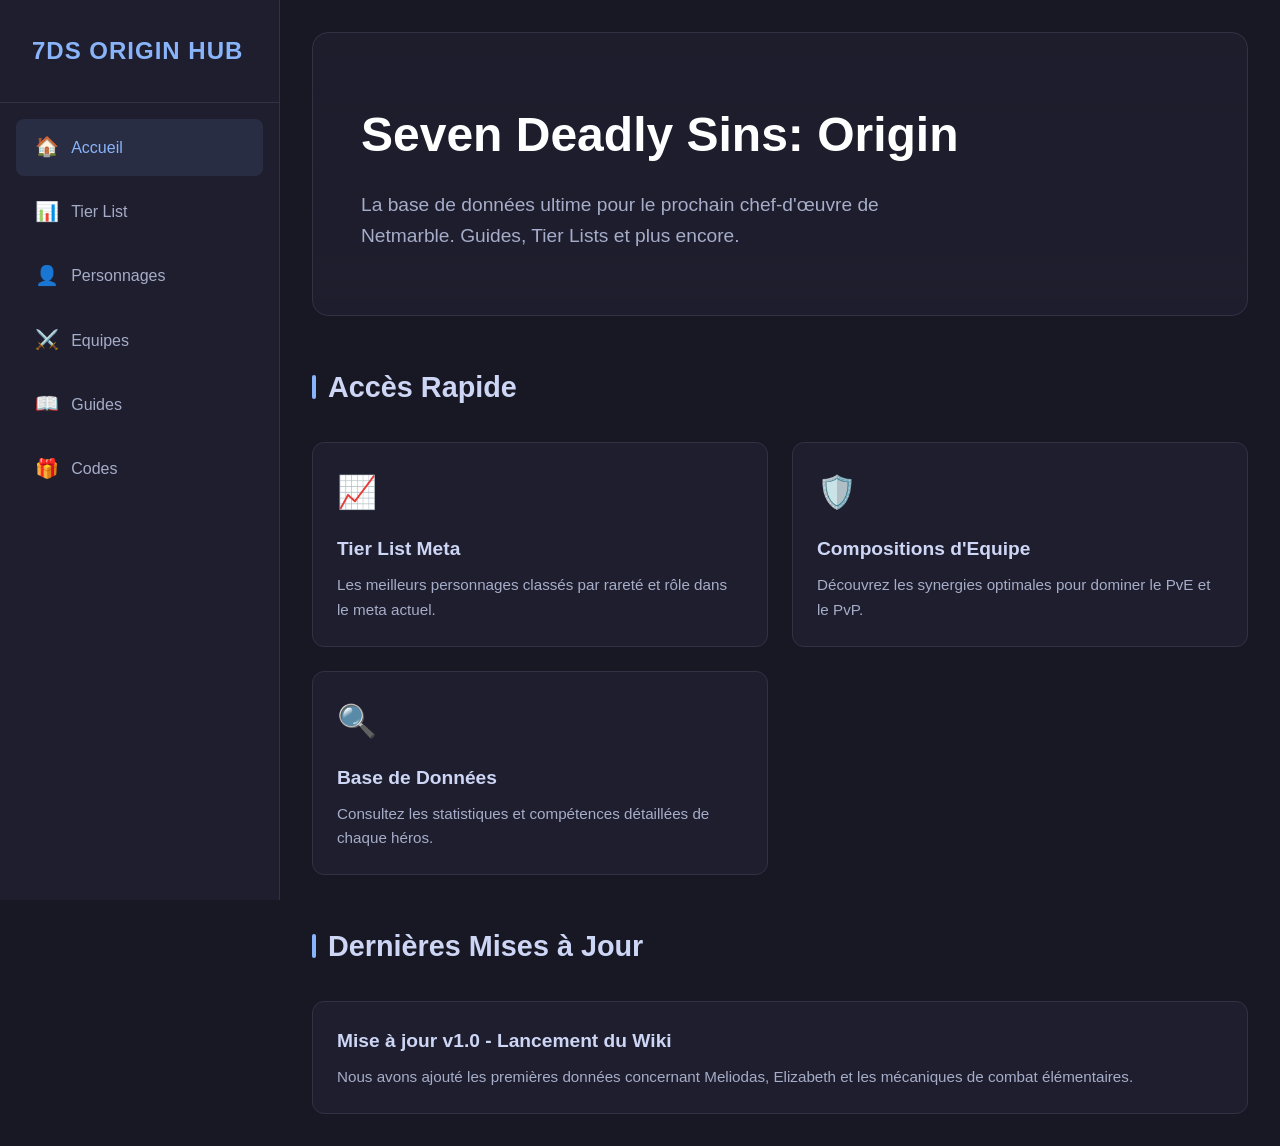
==== commit 81e293f5: "Refactor index.html for improved structure and contentClean and professional redesign of index.html " ====
--- a/index.html
+++ b/index.html
@@ -1,166 +1,84 @@
 <!DOCTYPE html>
 <html lang="fr">
 <head>
-    <meta charset="UTF-8">
-    <meta name="viewport" content="width=device-width, initial-scale=1.0">
-    <title>7DS Origin Hub - Le Wiki Complet</title>
-    <meta name="description" content="Wiki complet et guide pour Seven Deadly Sins: Origin - Tier lists, builds personnages, equipes, systeme de combat">
-    <link rel="stylesheet" href="styles.css">
-    <link rel="preconnect" href="https://fonts.googleapis.com">
-    <link href="https://fonts.googleapis.com/css2?family=Inter:wght@400;500;600;700;800&display=swap" rel="stylesheet">
+  <meta charset="UTF-8">
+  <meta name="viewport" content="width=device-width, initial-scale=1.0">
+  <title>7DS Origin Hub - Base de données & Wiki</title>
+  <link rel="stylesheet" href="styles.css">
 </head>
 <body>
+  <div class="app-container">
     <aside class="sidebar">
-        <div class="sidebar-header">
-            <a href="index.html" class="logo">
-                <span class="logo-icon">7DS</span>
-                <span class="logo-text">Origin Hub</span>
-            </a>
-            <button class="sidebar-toggle" onclick="toggleSidebar()">☰</button>
-        </div>
-        <nav class="sidebar-nav">
-            <a href="index.html" class="nav-item active"><span>🏠</span> Accueil</a>
-            <a href="tierlist.html" class="nav-item"><span>📊</span> Tier List</a>
-            <a href="characters.html" class="nav-item"><span>🎭</span> Personnages</a>
-            <a href="teams.html" class="nav-item"><span>⚔️</span> Equipes</a>
-            <a href="guide.html" class="nav-item"><span>📖</span> Guides</a>
-            <a href="codes.html" class="nav-item"><span>🎁</span> Codes Redeem</a>
-        </nav>
-        <div class="sidebar-footer">
-            <div class="discord-link">
-                <span>💬</span> Rejoignez Discord
-            </div>
-        </div>
+      <div class="logo-section">
+        <div class="logo-text">7DS Origin Hub</div>
+      </div>
+      <nav class="nav-links">
+        <a href="index.html" class="nav-item active">
+          <span class="nav-icon">🏠</span>
+          <span class="nav-text">Accueil</span>
+        </a>
+        <a href="tierlist.html" class="nav-item">
+          <span class="nav-icon">📊</span>
+          <span class="nav-text">Tier List</span>
+        </a>
+        <a href="characters.html" class="nav-item">
+          <span class="nav-icon">👤</span>
+          <span class="nav-text">Personnages</span>
+        </a>
+        <a href="teams.html" class="nav-item">
+          <span class="nav-icon">⚔️</span>
+          <span class="nav-text">Equipes</span>
+        </a>
+        <a href="guide.html" class="nav-item">
+          <span class="nav-icon">📖</span>
+          <span class="nav-text">Guides</span>
+        </a>
+        <a href="codes.html" class="nav-item">
+          <span class="nav-icon">🎁</span>
+          <span class="nav-text">Codes</span>
+        </a>
+      </nav>
     </aside>
 
+    <main class="main-content">
+      <header class="hero">
+        <h1 class="hero-title">Seven Deadly Sins: Origin</h1>
+        <p class="hero-subtitle">La base de données ultime pour le prochain chef-d'œuvre de Netmarble. Guides, Tier Lists et plus encore.</p>
+      </header>
 
-      <main class="main-content">
-        <header class="hero">
-            <div class="hero-content">
-                <h1>7DS Origin Hub</h1>
-                <p class="hero-subtitle">Le wiki et database complet pour Seven Deadly Sins: Origin</p>
-                <div class="hero-buttons">
-                    <a href="tierlist.html" class="btn btn-primary">Voir la Tier List</a>
-                    <a href="characters.html" class="btn btn-secondary">Tous les Personnages</a>
-                </div>
-            </div>
-        </header>
-                
-        <section class="quick-access">
-            <h2>Acces Rapide</h2>
-            <div class="quick-cards">
-                <a href="tierlist.html" class="quick-card">
-                    <span class="card-icon">🏆</span>
-                    <h3>Tier List</h3>
-                    <p>Classement complet des personnages par element</p>
-                </a>
-                <a href="teams.html" class="quick-card">
-                    <span class="card-icon">⚔️</span>
-                    <h3>Guides Teams</h3>
-                    <p>Meilleures compositions d'equipe par element</p>
-                </a>
-                <a href="characters.html" class="quick-card">
-                    <span class="card-icon">🎭</span>
-                    <h3>Personnages</h3>
-                    <p>Tous les personnages SSR et SR avec builds</p>
-                </a>
-                <a href="guide.html" class="quick-card">
-                    <span class="card-icon">📚</span>
-                    <h3>Guides Combat</h3>
-                    <p>Systeme Elemental Burst et synergies</p>
-                </a>
-            </div>
-        </section>
-        
-        <section class="tier-preview">
-            <h2>Tier List Resume (Version 1.0)</h2>
-            <div class="tier-grid">
-                <div class="tier-row tier-s">
-                    <span class="tier-label">S</span>
-                    <div class="tier-chars">
-                        <span class="char-pill">Meliodas</span>
-                        <span class="char-pill">Diane</span>
-                        <span class="char-pill">Jericho</span>
-                        <span class="char-pill">Tristan</span>
-                        <span class="char-pill">Elaine</span>
-                    </div>
-                </div>
-                <div class="tier-row tier-a">
-                    <span class="tier-label">A</span>
-                    <div class="tier-chars">
-                        <span class="char-pill">King</span>
-                        <span class="char-pill">Hendrickson</span>
-                        <span class="char-pill">Howzer</span>
-                        <span class="char-pill">Drake</span>
-                    </div>
-                </div>
-                <div class="tier-row tier-b">
-                    <span class="tier-label">B</span>
-                    <div class="tier-chars">
-                        <span class="char-pill">Mannie</span>
-                        <span class="char-pill">Tioreh</span>
-                        <span class="char-pill">Guila</span>
-                        <span class="char-pill">Slater</span>
-                    </div>
-                </div>
-                <div class="tier-row tier-c">
-                    <span class="tier-label">C</span>
-                    <div class="tier-chars">
-                        <span class="char-pill">Griamore</span>
-                        <span class="char-pill">Dreyfus</span>
-                        <span class="char-pill">Gilthunder</span>
-                        <span class="char-pill">Bug</span>
-                    </div>
-                </div>
-            </div>
-            <a href="tierlist.html" class="btn btn-outline">Voir la Tier List Complete</a>
-        </section>
-        
-        <section class="combat-guide-preview">
-            <h2>Systeme de Combat</h2>
-            <div class="guide-grid">
-                <div class="guide-item">
-                    <h3>🔥 Fire Burst</h3>
-                    <p>Augmente les degats de tous les membres de l'equipe sur la cible affectee.</p>
-                </div>
-                <div class="guide-item">
-                    <h3>❄️ Cold Burst</h3>
-                    <p>Applique Chill, Freeze au bout de 10 stacks. Degats brisent le gel.</p>
-                </div>
-                <div class="guide-item">
-                    <h3>🌿 Earth Burst</h3>
-                    <p>Barriere immédiate + degats augmentes en stack jusqu'a 5 fois.</p>
-                </div>
-                <div class="guide-item">
-                    <h3>⚡ Lightning Burst</h3>
-                    <p>Degats de zone augmentes, excellent contre groupes d'ennemis.</p>
-                </div>
-                <div class="guide-item">
-                    <h3>💨 Wind Burst</h3>
-                    <p>Inflict Stagger et augmente CRIT sur allies.</p>
-                </div>
-                <div class="guide-item">
-                    <h3>🌑 Darkness Burst</h3>
-                    <p>Reduc defense Darkness. Se declenche apres un autre burst.</p>
-                </div>
-                <div class="guide-item">
-                    <h3>✨ Holy</h3>
-                    <p>Contribue au gauge de burst sans effet propre. Element universel.</p>
-                </div>
-                <div class="guide-item">
-                    <h3>⚔️ Physical</h3>
-                    <p>Contribue au gauge de burst sans effet propre.</p>
-                </div>
-            </div>
-            <a href="guide.html" class="btn btn-outline">Voir le Guide Complet</a>
-        </section>
-        
-        <footer class="site-footer">
-            <p>7DS Origin Hub - Fan site non officiel pour Seven Deadly Sins: Origin</p>
-            <p>© 2026 Kokogaming6987 - Inspiration: Prydwen.gg</p>
-        </footer>
+      <section class="quick-access">
+        <div class="section-header">
+          <h2 class="section-title">Accès Rapide</h2>
+        </div>
+        <div class="grid">
+          <a href="tierlist.html" class="card">
+            <div class="card-icon">📈</div>
+            <h3 class="card-title">Tier List Meta</h3>
+            <p class="card-desc">Les meilleurs personnages classés par rareté et rôle dans le meta actuel.</p>
+          </a>
+          <a href="teams.html" class="card">
+            <div class="card-icon">🛡️</div>
+            <h3 class="card-title">Compositions d'Equipe</h3>
+            <p class="card-desc">Découvrez les synergies optimales pour dominer le PvE et le PvP.</p>
+          </a>
+          <a href="characters.html" class="card">
+            <div class="card-icon">🔍</div>
+            <h3 class="card-title">Base de Données</h3>
+            <p class="card-desc">Consultez les statistiques et compétences détaillées de chaque héros.</p>
+          </a>
+        </div>
+      </section>
+
+      <section class="latest-news" style="margin-top: 3rem;">
+        <div class="section-header">
+          <h2 class="section-title">Dernières Mises à Jour</h2>
+        </div>
+        <div class="card" style="width: 100%;">
+          <h3 class="card-title">Mise à jour v1.0 - Lancement du Wiki</h3>
+          <p class="card-desc">Nous avons ajouté les premières données concernant Meliodas, Elizabeth et les mécaniques de combat élémentaires.</p>
+        </div>
+      </section>
     </main>
-    <script src="app.js"></script>
+  </div>
 </body>
 </html>
- 
--- a/styles.css
+++ b/styles.css
@@ -1,1415 +1,264 @@
-:root{--bg-primary:#0d0d12;--bg-secondary:#1a1a24;--bg-tertiary:#232332;--text-primary:#ffffff;--text-secondary:#a0a0b0;--text-muted:#6b6b7b;--accent:#6366f1;--accent-glow:#7c7fff;--border:#2a2a3a;--tier-s:#ef4444;--tier-a:#f97316;--tier-b:#eab308;--tier-c:#84cc16;--tier-d:#6b7280;--fire:#f97316;--cold:#06b6d4;--earth:#84cc16;--lightning:#eab308;--wind:#22c55e;--darkness:#a855f7;--holy:#fbbf24;--physical:#f87171}
-*{margin:0;padding:0;box-sizing:border-box}body{font-family:'Inter',sans-serif;background:var(--bg-primary);color:var(--text-primary);line-height:1.6;min-height:100vh;display:flex}
-a{text-decoration:none;color:inherit;transition:all 0.2s}
-::selection{background:var(--accent);color:#fff}
-
-.sidebar{width:260px;background:var(--bg-secondary);border-right:1px solid var(--border);height:100vh;position:fixed;left:0;top:0;overflow-y:auto;z-index:100;display:flex;flex-direction:column}
-.sidebar-header{padding:20px;border-bottom:1px solid var(--border);display:flex;align-items:center;justify-content:space-between}
-.logo{display:flex;align-items:center;gap:10px;font-weight:800;font-size:1.2rem}
-.logo-icon{background:linear-gradient(135deg,var(--accent),var(--accent-glow));padding:8px 12px;border-radius:8px;color:#fff;font-size:0.9rem}
-.sidebar-toggle{background:none;border:none;color:var(--text-primary);font-size:1.5rem;cursor:pointer;display:none}
-.sidebar-nav{flex:1;padding:15px 0}
-.nav-item{display:flex;align-items:center;gap:10px;padding:12px 20px;color:var(--text-secondary);border-radius:6px;margin:4px 10px;transition:all 0.2s}
-.nav-item:hover{background:var(--bg-tertiary);color:var(--text-primary)}
-.nav-item.active{background:var(--accent);color:#fff}
-.sidebar-footer{padding:20px;border-top:1px solid var(--border)}
-.discord-link{display:flex;align-items:center;gap:10px;padding:12px;background:#5865F2;border-radius:8px;cursor:pointer;color:#fff;font-weight:500;justify-content:center}
-
-
-/* =====================================
-   LAYOUT PRINCIPAL
-===================================== */
+:root {
+  --primary: #1e1e2e;
+  --secondary: #181825;
+  --accent: #89b4fa;
+  --accent-soft: rgba(137, 180, 250, 0.1);
+  --text-main: #cdd6f4;
+  --text-dim: #a6adc8;
+  --border: #313244;
+  --card-bg: #1e1e2e;
+  --sidebar-width: 280px;
+  --header-height: 64px;
+}
+
+* {
+  margin: 0;
+  padding: 0;
+  box-sizing: border-box;
+}
+
+body {
+  font-family: 'Segoe UI', Roboto, Helvetica, Arial, sans-serif;
+  background-color: var(--secondary);
+  color: var(--text-main);
+  line-height: 1.6;
+  overflow-x: hidden;
+}
+
+a {
+  text-decoration: none;
+  color: inherit;
+}
+
+/* Layout */
+.app-container {
+  display: flex;
+  min-height: 100vh;
+}
+
+/* Sidebar */
+.sidebar {
+  width: var(--sidebar-width);
+  background-color: var(--primary);
+  border-right: 1px solid var(--border);
+  display: flex;
+  flex-direction: column;
+  position: fixed;
+  height: 100vh;
+  z-index: 100;
+}
+
+.logo-section {
+  padding: 2rem;
+  border-bottom: 1px solid var(--border);
+}
+
+.logo-text {
+  font-size: 1.5rem;
+  font-weight: 800;
+  color: var(--accent);
+  text-transform: uppercase;
+  letter-spacing: 1px;
+}
+
+.nav-links {
+  flex: 1;
+  padding: 1rem;
+}
+
+.nav-item {
+  display: flex;
+  align-items: center;
+  padding: 0.8rem 1.2rem;
+  border-radius: 8px;
+  margin-bottom: 0.5rem;
+  transition: all 0.2s;
+  color: var(--text-dim);
+  font-weight: 500;
+}
+
+.nav-item:hover, .nav-item.active {
+  background-color: var(--accent-soft);
+  color: var(--accent);
+}
+
+.nav-icon {
+  margin-right: 12px;
+  font-size: 1.2rem;
+}
+
+/* Main Content */
 .main-content {
   margin-left: var(--sidebar-width);
-  transition: margin-left 0.3s ease;
-  min-height: 100vh;
+  flex: 1;
+  padding: 2rem;
+  max-width: 1400px;
 }
 
 /* Hero Section */
 .hero {
-  background: linear-gradient(135deg, var(--gradient-primary), var(--gradient-secondary));
-  padding: 4rem 2rem;
-  text-align: center;
+  background: linear-gradient(rgba(30, 30, 46, 0.8), rgba(30, 30, 46, 0.9)), url('https://via.placeholder.com/1920x600');
+  background-size: cover;
+  background-position: center;
+  border-radius: 16px;
+  padding: 4rem 3rem;
+  margin-bottom: 3rem;
+  border: 1px solid var(--border);
+}
+
+.hero-title {
+  font-size: 3rem;
+  font-weight: 800;
+  margin-bottom: 1rem;
+  color: #fff;
+}
+
+.hero-subtitle {
+  font-size: 1.2rem;
+  color: var(--text-dim);
+  max-width: 600px;
+}
+
+/* Section Header */
+.section-header {
+  display: flex;
+  justify-content: space-between;
+  align-items: center;
+  margin-bottom: 2rem;
+}
+
+.section-title {
+  font-size: 1.8rem;
+  font-weight: 700;
   position: relative;
-  overflow: hidden;
-}
-
-.hero::before {
+  padding-left: 1rem;
+}
+
+.section-title::before {
   content: '';
   position: absolute;
-  top: 0;
   left: 0;
-  right: 0;
-  bottom: 0;
-  background: url('data:image/svg+xml,<svg xmlns="http://www.w3.org/2000/svg" viewBox="0 0 100 100"><circle cx="10" cy="10" r="1" fill="%23ffffff" opacity="0.03"/><circle cx="30" cy="50" r="1" fill="%23ffffff" opacity="0.02"/><circle cx="70" cy="30" r="1" fill="%23ffffff" opacity="0.04"/><circle cx="90" cy="80" r="1" fill="%23ffffff" opacity="0.02"/></svg>');
-}
-
-.hero h1 {
-  font-size: 2.5rem;
-  font-weight: 800;
-  color: var(--text-primary);
-  margin-bottom: 0.5rem;
-  position: relative;
-}
-
-.hero p {
-  color: var(--text-secondary);
-  font-size: 1.1rem;
-  max-width: 600px;
-  margin: 0 auto;
-  position: relative;
-}
-
-.hero-buttons {
-  margin-top: 1.5rem;
-  display: flex;
-  gap: 1rem;
-  justify-content: center;
-  flex-wrap: wrap;
-  position: relative;
-}
-
-.hero-btn {
-  padding: 0.75rem 1.5rem;
-  border-radius: 8px;
-  font-weight: 600;
-  text-decoration: none;
-  transition: all 0.3s ease;
-  border: none;
-  cursor: pointer;
-}
-
-.hero-btn.primary {
-  background: var(--color-accent);
-  color: #000;
-}
-
-.hero-btn.primary:hover {
-  background: var(--color-accent-light);
-  transform: translateY(-2px);
-}
-
-.hero-btn.secondary {
-  background: rgba(255,255,255,0.1);
-  color: var(--text-primary);
-  border: 1px solid rgba(255,255,255,0.2);
-}
-
-.hero-btn.secondary:hover {
-  background: rgba(255,255,255,0.15);
-}
-
-
-/* =====================================
-   SECTIONS CONTENU
-===================================== */
-.section {
-  padding: 2rem;
-  max-width: 1400px;
-  margin: 0 auto;
-}
-
-.section-header {
-  display: flex;
-  justify-content: space-between;
-  align-items: center;
-  margin-bottom: 1.5rem;
-}
-
-.section-title {
-  font-size: 1.5rem;
-  font-weight: 700;
-  color: var(--text-primary);
-  display: flex;
-  align-items: center;
-  gap: 0.5rem;
-}
-
-.section-title .icon {
-  font-size: 1.75rem;
-}
-
-.view-all-btn {
-  color: var(--color-accent);
-  text-decoration: none;
-  font-weight: 600;
-  font-size: 0.9rem;
-  display: flex;
-  align-items: center;
-  gap: 0.25rem;
-}
-
-.view-all-btn:hover {
-  text-decoration: underline;
-}
-
-/* =====================================
-   QUICK ACCESS CARDS
-===================================== */
-.quick-access {
+  top: 50%;
+  transform: translateY(-50%);
+  width: 4px;
+  height: 24px;
+  background-color: var(--accent);
+  border-radius: 2px;
+}
+
+/* Grid System */
+.grid {
   display: grid;
-  grid-template-columns: repeat(auto-fit, minmax(200px, 1fr));
-  gap: 1rem;
-  margin-bottom: 2rem;
-}
-
-.quick-card {
-  background: linear-gradient(145deg, rgba(30,30,35,0.8), rgba(25,25,30,0.9));
-  border: 1px solid rgba(255,255,255,0.08);
+  grid-template-columns: repeat(auto-fill, minmax(300px, 1fr));
+  gap: 1.5rem;
+}
+
+/* Cards */
+.card {
+  background-color: var(--card-bg);
+  border: 1px solid var(--border);
   border-radius: 12px;
   padding: 1.5rem;
-  text-decoration: none;
-  transition: all 0.3s ease;
+  transition: transform 0.2s, border-color 0.2s;
+}
+
+.card:hover {
+  transform: translateY(-4px);
+  border-color: var(--accent);
+}
+
+.card-icon {
+  font-size: 2rem;
+  margin-bottom: 1rem;
+}
+
+.card-title {
+  font-size: 1.2rem;
+  font-weight: 700;
+  margin-bottom: 0.5rem;
+}
+
+.card-desc {
+  font-size: 0.95rem;
+  color: var(--text-dim);
+}
+
+/* Character Table / Tier List */
+.tier-row {
+  display: flex;
+  margin-bottom: 1rem;
+  background-color: var(--card-bg);
+  border: 1px solid var(--border);
+  border-radius: 8px;
+  overflow: hidden;
+}
+
+.tier-label {
+  width: 80px;
+  display: flex;
+  align-items: center;
+  justify-content: center;
+  font-weight: 900;
+  font-size: 1.5rem;
+  color: #000;
+}
+
+.tier-s { background-color: #f38ba8; }
+.tier-a { background-color: #fab387; }
+.tier-b { background-color: #f9e2af; }
+.tier-c { background-color: #a6e3a1; }
+
+.tier-content {
+  flex: 1;
+  padding: 1rem;
+  display: flex;
+  flex-wrap: wrap;
+  gap: 10px;
+}
+
+.char-thumb {
+  width: 60px;
+  height: 60px;
+  background-color: var(--border);
+  border-radius: 4px;
+  display: flex;
+  align-items: center;
+  justify-content: center;
   position: relative;
-  overflow: hidden;
-}
-
-.quick-card::before {
-  content: '';
+  cursor: pointer;
+}
+
+.char-thumb:hover::after {
+  content: attr(data-name);
   position: absolute;
-  top: 0;
-  left: 0;
-  right: 0;
-  height: 3px;
-  background: var(--color-accent);
-  transform: scaleX(0);
-  transition: transform 0.3s ease;
-}
-
-.quick-card:hover {
-  transform: translateY(-4px);
-  border-color: rgba(255,255,255,0.15);
-  box-shadow: 0 8px 24px rgba(0,0,0,0.3);
-}
-
-.quick-card:hover::before {
-  transform: scaleX(1);
-}
-
-.quick-card .icon {
-  font-size: 2rem;
-  margin-bottom: 0.75rem;
-}
-
-.quick-card h3 {
-  color: var(--text-primary);
-  font-size: 1rem;
-  font-weight: 600;
-  margin-bottom: 0.25rem;
-}
-
-.quick-card p {
-  color: var(--text-secondary);
-  font-size: 0.85rem;
-}
-
-
-/* =====================================
-   TIER LIST GRID
-===================================== */
-.tier-grid {
-  display: grid;
-  gap: 1.5rem;
-}
-
-.tier-row {
-  display: flex;
-  align-items: stretch;
-  border-radius: 12px;
-  overflow: hidden;
-  border: 1px solid rgba(255,255,255,0.08);
-}
-
-.tier-label {
-  display: flex;
-  align-items: center;
-  justify-content: center;
-  min-width: 80px;
-  font-size: 1.25rem;
-  font-weight: 800;
-  color: #000;
-  text-shadow: 0 1px 2px rgba(0,0,0,0.3);
-}
-
-.tier-label.S { background: linear-gradient(135deg, #ffd700, #ffb800); }
-.tier-label.A { background: linear-gradient(135deg, #e060ff, #c33dff); }
-.tier-label.B { background: linear-gradient(135deg, #4a90d9, #3a7bc8); }
-.tier-label.C { background: linear-gradient(135deg, #4ecdc4, #3db5ac); }
-.tier-label.D { background: linear-gradient(135deg, #a8a8a8, #8c8c8c); }
-
-.tier-characters {
-  display: flex;
-  flex-wrap: wrap;
-  gap: 0.5rem;
-  padding: 0.75rem;
-  background: rgba(0,0,0,0.2);
-  flex: 1;
-}
-
-.char-card {
-  position: relative;
-  width: 50px;
-  height: 50px;
-  border-radius: 50%;
-  overflow: hidden;
-  border: 2px solid transparent;
-  transition: all 0.2s ease;
-  cursor: pointer;
-}
-
-.char-card:hover {
-  transform: scale(1.1);
+  bottom: -25px;
+  background: #000;
+  padding: 2px 6px;
+  border-radius: 4px;
+  font-size: 0.75rem;
+  white-space: nowrap;
   z-index: 10;
 }
 
-.char-card .element {
-  position: absolute;
-  bottom: 0;
-  right: 0;
-  width: 14px;
-  height: 14px;
-  border-radius: 50%;
-  border: 1px solid rgba(0,0,0,0.3);
-}
-
-.char-card[data-element="fire"] .element { background: #f97316; }
-.char-card[data-element="water"] .element { background: #06b6d4; }
-.char-card[data-element="earth"] .element { background: #84cc16; }
-.char-card[data-element="light"] .element { background: #eab308; }
-.char-card[data-element="dark"] .element { background: #7c3aed; }
-
-.char-card img {
-  width: 100%;
-  height: 100%;
-  object-fit: cover;
-}
-
-.char-card-placeholder {
-  width: 50px;
-  height: 50px;
-  border-radius: 50%;
-  background: rgba(255,255,255,0.05);
-  border: 1px dashed rgba(255,255,255,0.2);
-  display: flex;
-  align-items: center;
-  justify-content: center;
-  color: rgba(255,255,255,0.3);
-  font-size: 0.75rem;
-}
-
-
-/* =====================================
-   PERSONNAGES & EQUIPES CARDS
-===================================== */
-.team-grid, .char-grid {
-  display: grid;
-  grid-template-columns: repeat(auto-fill, minmax(250px, 1fr));
-  gap: 1.25rem;
-}
-
-.team-card, .char-card-lg {
-  background: linear-gradient(145deg, rgba(30,30,35,0.8), rgba(25,25,30,0.9));
-  border: 1px solid rgba(255,255,255,0.08);
-  border-radius: 12px;
-  padding: 1.25rem;
-  transition: all 0.3s ease;
-  cursor: pointer;
-}
-
-.team-card:hover, .char-card-lg:hover {
-  transform: translateY(-4px);
-  border-color: rgba(255,255,255,0.15);
-  box-shadow: 0 12px 32px rgba(0,0,0,0.4);
-}
-
-.char-card-lg .char-avatar {
-  width: 80px;
-  height: 80px;
-  border-radius: 50%;
-  overflow: hidden;
-  margin-bottom: 1rem;
-  border: 3px solid rgba(255,255,255,0.1);
-}
-
-.char-card-lg .char-avatar img {
-  width: 100%;
-  height: 100%;
-  object-fit: cover;
-}
-
-.char-card-lg h3 {
-  color: var(--text-primary);
-  font-size: 1.1rem;
-  font-weight: 600;
-  margin-bottom: 0.25rem;
-}
-
-.char-card-lg .class-badge {
-  display: inline-block;
-  padding: 0.15rem 0.5rem;
-  border-radius: 4px;
-  font-size: 0.7rem;
-  font-weight: 600;
-  text-transform: uppercase;
-  margin-bottom: 0.5rem;
-}
-
-.class-knight { background: var(--tier-a); color: #000; }
-.class-sniper { background: var(--tier-b); color: #000; }
-.class-wrath { background: #991b1b; color: #fff; }
-.class-mercenary { background: #84cc16; color: #000; }
-.class-defender { background: #3a7bc8; color: #fff; }
-.class-mage { background: #9333ea; color: #fff; }
-.class-assassin { background: #1e3a5f; color: #fff; }
-.class-archer { background: #d97706; color: #000; }
-.class-swordmaster { background: #f97316; color: #000; }
-.class-slayer { background: #374151; color: #fff; }
-
-.team-card .team-name {
-  color: var(--text-primary);
-  font-size: 1.1rem;
-  font-weight: 600;
-  margin-bottom: 0.5rem;
-}
-
-.team-card .team-characters {
-  display: flex;
-  gap: 0.25rem;
-  margin-bottom: 0.75rem;
-}
-
-.team-char .team-char-icon {
-  width: 32px;
-  height: 32px;
-  border-radius: 50%;
-  overflow: hidden;
-  border: 1px solid rgba(255,255,255,0.2);
-}
-
-.team-char .team-char-icon img {
-  width: 100%;
-  height: 100%;
-  object-fit: cover;
-}
-
-.team-card .team-role {
-  color: var(--text-secondary);
-  font-size: 0.8rem;
-  margin-top: 0.5rem;
-}
-
-
-/* =====================================
-   GUIDES & COMBAT
-===================================== */
-.guide-grid {
-  display: grid;
-  grid-template-columns: repeat(auto-fill, minmax(300px, 1fr));
-  gap: 1.25rem;
-}
-
-.guide-card {
-  background: linear-gradient(145deg, rgba(30,30,35,0.8), rgba(25,25,30,0.9));
-  border: 1px solid rgba(255,255,255,0.08);
-  border-radius: 12px;
-  overflow: hidden;
-  transition: all 0.3s ease;
-  cursor: pointer;
-}
-
-.guide-card:hover {
-  transform: translateY(-4px);
-  border-color: rgba(255,255,255,0.15);
-}
-
-.guide-card .guide-image {
-  height: 120px;
-  background: linear-gradient(135deg, rgba(240,240,245,0.05), rgba(255,255,255,0.02));
-  display: flex;
-  align-items: center;
-  justify-content: center;
-  font-size: 3rem;
-}
-
-.guide-card .guide-content {
-  padding: 1.25rem;
-}
-
-.guide-card .guide-title {
-  color: var(--text-primary);
-  font-size: 1.05rem;
-  font-weight: 600;
-  margin-bottom: 0.5rem;
-}
-
-.guide-card .guide-desc {
-  color: var(--text-secondary);
-  font-size: 0.85rem;
-  line-height: 1.5;
-}
-
-.guide-card .guide-meta {
-  display: flex;
-  gap: 1rem;
-  margin-top: 0.75rem;
-  padding-top: 0.75rem;
-  border-top: 1px solid rgba(255,255,255,0.06);
-  font-size: 0.75rem;
-  color: rgba(255,255,255,0.4);
-}
-
-/* Combat Mechanics Section */
-.combat-grid {
-  display: grid;
-  grid-template-columns: repeat(auto-fit, minmax(280px, 1fr));
-  gap: 1rem;
-}
-
-.mechanic-card {
-  background: linear-gradient(145deg, rgba(30,30,35,0.8), rgba(25,25,30,0.9));
-  border-left: 3px solid var(--color-accent);
-  border-radius: 0 12px 12px 0;
-  padding: 1.25rem;
-  transition: all 0.3s ease;
-}
-
-.mechanic-card:hover {
-  background: rgba(35,35,40,0.9);
-}
-
-.mechanic-card h4 {
-  color: var(--text-primary);
-  font-size: 1rem;
-  font-weight: 600;
-  margin-bottom: 0.5rem;
-}
-
-.mechanic-card p {
-  color: var(--text-secondary);
-  font-size: 0.85rem;
-  line-height: 1.5;
-}
-
-
-/* =====================================
-   FOOTER
-===================================== */
-.footer {
-  background: linear-gradient(180deg, rgba(10,10,12,0.8), #0a0a0c);
-  padding: 3rem 2rem;
-  margin-left: var(--sidebar-width);
-  transition: margin-left 0.3s ease;
-}
-
-.footer-content {
-  max-width: 1400px;
-  margin: 0 auto;
-  display: grid;
-  grid-template-columns: repeat(auto-fit, minmax(200px, 1fr));
-  gap: 2rem;
-}
-
-.footer-section h4 {
-  color: var(--text-primary);
-  font-size: 1rem;
-  font-weight: 600;
-  margin-bottom: 1rem;
-}
-
-.footer-section a {
-  display: block;
-  color: var(--text-secondary);
-  text-decoration: none;
-  font-size: 0.85rem;
-  margin-bottom: 0.5rem;
-  transition: color 0.2s ease;
-}
-
-.footer-section a:hover {
-  color: var(--color-accent);
-}
-
-.footer-bottom {
-  max-width: 1400px;
-  margin: 2rem auto 0;
-  padding-top: 1.5rem;
-  border-top: 1px solid rgba(255,255,255,0.06);
-  text-align: center;
-  color: rgba(255,255,255,0.4);
-  font-size: 0.8rem;
-}
-
-/* =====================================
-   STATS / BADGES
-===================================== */
-.stat-badge {
-  display: inline-flex;
-  align-items: center;
-  gap: 0.35rem;
-  padding: 0.25rem 0.65rem;
-  background: rgba(255,255,255,0.06);
-  border-radius: 20px;
-  font-size: 0.75rem;
-  color: var(--text-secondary);
-}
-
-.stat-badge .num {
-  font-weight: 600;
-  color: var(--text-primary);
-}
-
-.update-badge {
-  display: inline-block;
-  padding: 0.25rem 0.75rem;
-  background: rgba(39,203,114,0.15);
-  color: #27cb72;
-  border-radius: 20px;
-  font-size: 0.75rem;
-  font-weight: 600;
-}
-
-/* =====================================
-   SCROLLBAR
-===================================== */
-::-webkit-scrollbar {
-  width: 8px;
-  height: 8px;
-}
-
-::-webkit-scrollbar-track {
-  background: rgba(0,0,0,0.2);
-}
-
-::-webkit-scrollbar-thumb {
-  background: rgba(255,255,255,0.15);
-  border-radius: 4px;
-}
-
-::-webkit-scrollbar-thumb:hover {
-  background: rgba(255,255,255,0.25);
-}
-
-
-/* =====================================
-   RESPONSIVE
-===================================== */
-@media (max-width: 1200px) {
-  .tier-characters {
-    gap: 0.35rem;
-  }
-  .char-card {
-    width: 42px;
-    height: 42px;
-  }
-  .char-card .element {
-    width: 12px;
-    height: 12px;
-  }
-}
-
-@media (max-width: 992px) {
+/* Responsive */
+@media (max-width: 1024px) {
   .sidebar {
-    transform: translateX(-100%);
-  }
-  .sidebar.active {
-    transform: translateX(0);
+    width: 80px;
+  }
+  .logo-text, .nav-text {
+    display: none;
+  }
+  .main-content {
+    margin-left: 80px;
+  }
+}
+
+@media (max-width: 768px) {
+  .sidebar {
+    display: none;
   }
   .main-content {
     margin-left: 0;
-  }
-  .footer {
-    margin-left: 0;
-  }
-  .toggle-btn {
-    display: flex;
-  }
-}
-
-@media (max-width: 768px) {
-  .hero {
-    padding: 2.5rem 1.5rem;
-  }
-  .hero h1 {
-    font-size: 1.75rem;
-  }
-  .hero p {
-    font-size: 0.95rem;
-  }
-  .section {
-    padding: 1.5rem;
-  }
-  .quick-access {
-    grid-template-columns: repeat(2, 1fr);
-  }
-  .quick-card {
     padding: 1rem;
   }
-  .tier-label {
-    min-width: 50px;
-    font-size: 1rem;
-  }
-  .char-card {
-    width: 38px;
-    height: 38px;
-  }
-  .section-title {
-    font-size: 1.25rem;
-  }
-}
-
-@media (max-width: 480px) {
-  .quick-access {
-    grid-template-columns: 1fr;
-  }
-  .hero-buttons {
-    flex-direction: column;
-  }
-  .hero-btn {
-    width: 100%;
-    text-align: center;
-  }
-  .tier-row {
-    flex-direction: column;
-  }
-  .tier-label {
-    width: 100%;
-    min-width: auto;
-    padding: 0.5rem;
-  }
-  .tier-characters {
-    justify-content: center;
-  }
-  .team-grid,
-  .char-grid,
-  .guide-grid,
-  .combat-grid {
-    grid-template-columns: 1fr;
-  }
-}
-
-/* =====================================
-   DETAIL PERSONNAGES (characters.html)
-   ===================================== */
-.filters-bar {
-    display: flex;
-    gap: 1rem;
-    margin-bottom: 1.5rem;
-    flex-wrap: wrap;
-}
-.filter-group {
-    display: flex;
-    align-items: center;
-    gap: 0.5rem;
-}
-.filter-group label {
-    color: var(--text-secondary);
-    font-size: 0.85rem;
-}
-.filter-group select {
-    background: var(--bg-tertiary);
-    color: var(--text-primary);
-    border: 1px solid var(--border);
-    padding: 0.5rem 1rem;
-    border-radius: 6px;
-    font-size: 0.85rem;
-    cursor: pointer;
-}
-.char-card-detail {
-    background: linear-gradient(145deg, rgba(30,30,35,0.8), rgba(25,25,30,0.9));
-    border: 1px solid rgba(255,255,255,0.08);
-    border-radius: 12px;
-    overflow: hidden;
-    transition: all 0.3s ease;
-}
-.char-card-detail:hover {
-    transform: translateY(-4px);
-    border-color: rgba(255,255,255,0.15);
-    box-shadow: 0 12px 32px rgba(0,0,0,0.4);
-}
-.rarity-badge {
-    display: inline-block;
-    padding: 0.25rem 0.65rem;
-    border-radius: 4px;
-    font-size: 0.7rem;
-    font-weight: 700;
-    text-transform: uppercase;
-}
-.rarity-ssr { background: linear-gradient(135deg, #ffd700, #ff8c00); color: #000; }
-.rarity-sr { background: linear-gradient(135deg, #a855f7, #7c3aed); color: #fff; }
-.char-image {
-    width: 120px;
-    height: 120px;
-    border-radius: 50%;
-    overflow: hidden;
-    margin: 1rem auto;
-    border: 4px solid rgba(255,255,255,0.1);
-}
-.char-image img {
-    width: 100%;
-    height: 100%;
-    object-fit: cover;
-}
-.char-info {
-    text-align: center;
-    padding: 0 1.5rem 1rem;
-}
-.char-name {
-    color: var(--text-primary);
-    font-size: 1.25rem;
-    font-weight: 700;
-    margin-bottom: 0.5rem;
-}
-.char-element {
-    display: flex;
-    justify-content: center;
-    align-items: center;
-    gap: 0.5rem;
-    font-size: 0.85rem;
-    color: var(--text-secondary);
-    margin-bottom: 0.25rem;
-}
-.elem { width: 10px; height: 10px; border-radius: 50%; display: inline-block; }
-.elem.fire { background: #f97316; }
-.elem.water { background: #06b6d4; }
-.elem.earth { background: #84cc16; }
-.elem.light { background: #eab308; }
-.elem.dark { background: #7c3aed; }
-.elem.wind { background: #22c55e; }
-.elem.cold { background: #06b6d4; }
-.elem.lightning { background: #eab308; }
-.char-role {
-    font-size: 0.8rem;
-    color: rgba(255,255,255,0.5);
-}
-.char-stats {
-    padding: 1rem 1.5rem;
-}
-.stat-bar {
-    display: flex;
-    align-items: center;
-    gap: 0.75rem;
-    margin-bottom: 0.75rem;
-    font-size: 0.75rem;
-}
-.stat-bar span {
-    min-width: 30px;
-    color: var(--text-secondary);
-    font-weight: 600;
-}
-.stat-bar .bar {
-    flex: 1;
-    height: 8px;
-    background: rgba(255,255,255,0.1);
-    border-radius: 4px;
-    overflow: hidden;
-}
-.stat-bar .fill {
-    height: 100%;
-    border-radius: 4px;
-    transition: width 0.5s ease;
-}
-.stat-bar .fill.atk { background: linear-gradient(90deg, #ef4444, #f97316); }
-.stat-bar .fill.def { background: linear-gradient(90deg, #3a7bc8, #4a90d9); }
-.stat-bar .fill.spd { background: linear-gradient(90deg, #22c55e, #4ecdc4); }
-.stat-bar .fill.hp { background: linear-gradient(90deg, #6b7280, #9ca3af); }
-.card-footer {
-    padding: 1rem 1.5rem 1.5rem;
-}
-.details-btn {
-    width: 100%;
-    padding: 0.75rem;
-    background: rgba(255,255,255,0.06);
-    border: 1px solid rgba(255,255,255,0.1);
-    border-radius: 8px;
-    color: var(--text-primary);
-    font-size: 0.85rem;
-    cursor: pointer;
-    transition: all 0.2s;
-}
-.details-btn:hover {
-    background: rgba(255,255,255,0.1);
-    border-color: var(--accent);
-}
-/* =====================================
-   GUIDES SECTION (guide.html)
-   ===================================== */
-.guides-section {
-    padding: 2rem;
-    max-width: 1000px;
-    margin: 0 auto;
-}
-.guides-section h2 {
-    color: var(--text-primary);
-    font-size: 1.75rem;
-    font-weight: 700;
-    margin-bottom: 1.5rem;
-    padding-bottom: 0.75rem;
-    border-bottom: 2px solid var(--accent);
-}
-.guide-card {
-    background: linear-gradient(145deg, rgba(30,30,35,0.8), rgba(25,25,30,0.9));
-    border: 1px solid rgba(255,255,255,0.08);
-    border-radius: 12px;
-    padding: 1.5rem;
-    margin-bottom: 1.5rem;
-    transition: all 0.3s ease;
-}
-.guide-card:hover {
-    transform: translateY(-2px);
-    border-color: rgba(255,255,255,0.15);
-}
-.guide-card h3 {
-    color: var(--accent);
-    font-size: 1.15rem;
-    font-weight: 700;
-    margin-bottom: 1rem;
-}
-.guide-card .guide-content {
-    color: var(--text-secondary);
-    line-height: 1.7;
-}
-.guide-card .guide-content p {
-    margin-bottom: 1rem;
-    padding-left: 1rem;
-    border-left: 3px solid rgba(99,102,241,0.3);
-}
-.guide-card .guide-content p strong {
-    color: var(--text-primary);
-}
-.guide-card .guide-content ol {
-    margin-left: 1.5rem;
-    margin-bottom: 1rem;
-}
-.guide-card .guide-content li {
-    margin-bottom: 0.5rem;
-    color: var(--text-secondary);
-}
-.note {
-    background: rgba(99,102,241,0.1);
-    border-left: 4px solid var(--accent);
-    padding: 1rem;
-    border-radius: 0 8px 8px 0;
-    font-size: 0.85rem;
-    color: var(--text-secondary);
-}
-
-/* =====================================
-   CODES SECTION (codes.html)
-   ===================================== */
-.codes-section {
-    padding: 2rem;
-    max-width: 1000px;
-    margin: 0 auto;
-}
-.codes-section h2 {
-    color: var(--text-primary);
-    font-size: 1.75rem;
-    font-weight: 700;
-    margin-bottom: 1rem;
-    padding-bottom: 0.75rem;
-    border-bottom: 2px solid var(--accent);
-}
-.codes-table {
-    overflow-x: auto;
-    margin-bottom: 2rem;
-}
-.codes-table table {
-    width: 100%;
-    border-collapse: collapse;
-    background: linear-gradient(145deg, rgba(30,30,35,0.8), rgba(25,25,30,0.9));
-    border-radius: 12px;
-    overflow: hidden;
-    border: 1px solid rgba(255,255,255,0.08);
-}
-.codes-table thead {
-    background: rgba(0,0,0,0.3);
-}
-.codes-table th {
-    padding: 1rem;
-    text-align: left;
-    color: var(--text-primary);
-    font-size: 0.85rem;
-    font-weight: 600;
-    text-transform: uppercase;
-    letter-spacing: 0.05em;
-}
-.codes-table td {
-    padding: 1rem;
-    border-top: 1px solid rgba(255,255,255,0.06);
-    color: var(--text-secondary);
-    font-size: 0.9rem;
-}
-.codes-table tr:hover {
-    background: rgba(255,255,255,0.02);
-}
-.codes-table code {
-    background: rgba(99,102,241,0.15);
-    padding: 0.4rem 0.75rem;
-    border-radius: 6px;
-    color: var(--text-primary);
-    font-family: monospace;
-    font-size: 0.85rem;
-    font-weight: 600;
-}
-.code-text {
-    cursor: pointer;
-    transition: all 0.2s;
-}
-.code-text:hover {
-    background: rgba(99,102,241,0.25);
-    color: var(--accent);
-}
-.copy-btn {
-    background: var(--accent);
-    color: #fff;
-    border: none;
-    padding: 0.5rem 1rem;
-    border-radius: 6px;
-    font-size: 0.8rem;
-    font-weight: 600;
-    cursor: pointer;
-    transition: all 0.2s;
-}
-.copy-btn:hover {
-    background: var(--accent-glow);
-    transform: translateY(-1px);
-}
-.status {
-    display: inline-block;
-    padding: 0.25rem 0.75rem;
-    border-radius: 20px;
-    font-size: 0.75rem;
-    font-weight: 600;
-    text-transform: uppercase;
-}
-.status.active {
-    background: rgba(34,197,94,0.15);
-    color: #22c55e;
-}
-.status.expired {
-    background: rgba(239,68,68,0.15);
-    color: #ef4444;
-}
-.codes-table table.expired td code {
-    opacity: 0.5;
-    background: rgba(255,255,255,0.06);
-}
-.code-info {
-    background: linear-gradient(145deg, rgba(30,30,35,0.8), rgba(25,25,30,0.9));
-    border: 1px solid rgba(255,255,255,0.08);
-    border-radius: 12px;
-    padding: 1.5rem;
-    margin-top: 1.5rem;
-}
-.code-info h3 {
-    color: var(--accent);
-    font-size: 1.15rem;
-    font-weight: 700;
-    margin-bottom: 1rem;
-}
-.code-info ol {
-    margin-left: 1.5rem;
-    color: var(--text-secondary);
-}
-.code-info li {
-    margin-bottom: 0.5rem;
-}
-.code-info .note {
-    margin-top: 1rem;
-}
-
-/* Characters detail content */
-.char-desc {
-    padding: 0 1.5rem 1rem;
-    color: var(--text-secondary);
-    font-size: 0.9rem;
-    line-height: 1.6;
-    border-top: 1px solid rgba(255,255,255,0.06);
-    padding-top: 1rem;
-}
-.char-desc p {
-    margin-bottom: 0.5rem;
-}
-.card-build {
-    padding: 0 1.5rem 1.5rem;
-    border-top: 1px solid rgba(255,255,255,0.06);
-    padding-top: 1rem;
-}
-.card-build h4 {
-    color: var(--accent);
-    font-size: 0.9rem;
-    font-weight: 700;
-    margin-bottom: 0.75rem;
-    text-transform: uppercase;
-    letter-spacing: 0.05em;
-}
-.card-build p {
-    font-size: 0.85rem;
-    color: var(--text-secondary);
-    margin-bottom: 0.5rem;
-    line-height: 1.6;
-}
-.card-build p strong {
-    color: var(--text-primary);
-}
-
-/* Footer inline layout */
-footer {
-    background: linear-gradient(180deg, rgba(10,10,12,0.8), #0a0a0c);
-    padding: 2rem;
-    margin-top: 2rem;
-}
-.footer-left, .footer-center, .footer-right {
-    text-align: center;
-}
-.footer-left .logo {
-    font-size: 1.1rem;
-    margin-bottom: 0.5rem;
-}
-.footer-left p {
-    color: var(--text-secondary);
-    font-size: 0.85rem;
-}
-.footer-center h4, .footer-right h4 {
-    color: var(--text-primary);
-    font-size: 0.9rem;
-    font-weight: 600;
-    margin-bottom: 0.75rem;
-}
-.footer-center ul {
-    display: flex;
-    flex-wrap: wrap;
-    justify-content: center;
-    gap: 0.5rem 1rem;
-    list-style: none;
-    padding: 0;
-}
-.footer-center li a {
-    color: var(--text-secondary);
-    font-size: 0.85rem;
-    transition: color 0.2s;
-}
-.footer-center li a:hover {
-    color: var(--accent);
-}
-.element-badges {
-    display: flex;
-    flex-wrap: wrap;
-    justify-content: center;
-    gap: 0.5rem;
-}
-.element-badges span {
-    font-size: 0.7rem;
-    padding: 0.25rem 0.65rem;
-    border-radius: 4px;
-    font-weight: 600;
-}
-.footer-bottom {
-    text-align: center;
-    margin-top: 2rem;
-    padding-top: 1.5rem;
-    border-top: 1px solid rgba(255,255,255,0.06);
-    color: rgba(255,255,255,0.4);
-    font-size: 0.8rem;
-}
-.footer-bottom p {
-    margin-bottom: 0.5rem;
-}
-
-}
-
-/* ===== TABLES & GUIDES ===== */
-.table-container {
-  overflow-x: auto;
-  margin: 2rem 0;
-  border-radius: 8px;
-  border: 1px solid var(--border);
-}
-
-table {
-  width: 100%;
-  border-collapse: collapse;
-  background: var(--bg-secondary);
-}
-
-table th {
-  background: var(--bg-tertiary);
-  color: var(--text-primary);
-  padding: 1rem;
-  text-align: left;
-  font-weight: 600;
-  border-bottom: 2px solid var(--accent);
-}
-
-table td {
-  padding: 1rem;
-  border-bottom: 1px solid var(--border);
-  color: var(--text-secondary);
-}
-
-table tr:hover {
-  background: var(--bg-tertiary);
-  color: var(--text-primary);
-}
-
-/* ===== GUIDES & CODES STYLING ===== */
-.guide-section {
-  background: linear-gradient(135deg, rgba(99, 102, 241, 0.05), rgba(139, 92, 246, 0.05));
-  border: 1px solid var(--border);
-  border-radius: 8px;
-  padding: 2rem;
-  margin: 2rem 0;
-}
-
-.guide-section h3 {
-  color: var(--accent);
-  margin-bottom: 1rem;
-  font-size: 1.3rem;
-}
-
-.code-block {
-  background: var(--bg-tertiary);
-  border-left: 4px solid var(--accent);
-  padding: 1rem;
-  border-radius: 4px;
-  margin: 1rem 0;
-  font-family: 'Courier New', monospace;
-  overflow-x: auto;
-}
-
-/* ===== ANIMATIONS ===== */
-@keyframes slideIn {
-  from {
-    opacity: 0;
-    transform: translateY(20px);
-  }
-  to {
-    opacity: 1;
-    transform: translateY(0);
-  }
-}
-
-@keyframes fadeIn {
-  from { opacity: 0; }
-  to { opacity: 1; }
-}
-
-@keyframes pulse {
-  0%, 100% { opacity: 1; }
-  50% { opacity: 0.5; }
-}
-
-@keyframes shimmer {
-  0% { background-position: -1000px 0; }
-  100% { background-position: 1000px 0; }
-}
-
-@keyframes glow {
-  0%, 100% { box-shadow: 0 0 5px var(--accent), 0 0 10px var(--accent); }
-  50% { box-shadow: 0 0 20px var(--accent), 0 0 30px var(--accent); }
-}
-
-.animate-in {
-  animation: slideIn 0.6s ease-out;
-}
-
-/* ===== RESPONSIVE DESIGN ===== */
-@media (max-width: 1024px) {
-  .sidebar {
-    width: 220px;
-  }
-  
-  .main-content {
-    margin-left: 220px;
-  }
-  
-  .hero h1 {
-    font-size: 2rem;
-  }
-  
-  .character-card {
-    padding: 1.5rem;
-  }
-}
-
-@media (max-width: 768px) {
-  .sidebar {
-    position: fixed;
-    left: -260px;
-    width: 260px;
-    transition: left 0.3s ease;
-    z-index: 1000;
-  }
-  
-  .sidebar.active {
-    left: 0;
-  }
-  
-  .main-content {
-    margin-left: 0;
-  }
-  
-  .sidebar-toggle {
-    display: block !important;
-  }
-  
-  .hero {
-    padding: 2rem 1rem;
-  }
-  
-  .hero h1 {
-    font-size: 1.5rem;
-  }
-  
-  .hero p {
-    font-size: 0.9rem;
-  }
-  
-  .content {
-    padding: 1.5rem;
-  }
-  
-  .grid {
-    grid-template-columns: 1fr !important;
-  }
-  
-  .character-card {
-    padding: 1rem;
-  }
-  
-  .character-title {
-    font-size: 1.1rem;
-  }
-  
-  table {
-    font-size: 0.9rem;
-  }
-  
-  table th, table td {
-    padding: 0.75rem 0.5rem;
-  }
-}
-
-@media (max-width: 480px) {
-  .sidebar {
-    width: 100%;
-    left: -100%;
-  }
-  
-  .hero h1 {
-    font-size: 1.2rem;
-  }
-  
-  .content {
-    padding: 1rem;
-  }
-  
-  .character-card {
-    padding: 0.75rem;
-  }
-  
-  .grid {
-    gap: 1rem !important;
-  }
-  
-  table th, table td {
-    padding: 0.5rem;
-    font-size: 0.8rem;
-  }
-  
-  .stats-bar {
-    height: 20px;
-  }
-}
-
-/* ===== SCROLLBAR STYLING ===== */
-::-webkit-scrollbar {
-  width: 8px;
-}
-
-::-webkit-scrollbar-track {
-  background: var(--bg-secondary);
-}
-
-::-webkit-scrollbar-thumb {
-  background: var(--accent);
-  border-radius: 4px;
-}
-
-::-webkit-scrollbar-thumb:hover {
-  background: var(--accent-glow);
-}
-
-/* ===== UTILITY CLASSES ===== */
-.container {
-  max-width: 1400px;
-  margin: 0 auto;
-  padding: 0 1rem;
-}
-
-.flex {
-  display: flex;
-}
-
-.flex-center {
-  display: flex;
-  align-items: center;
-  justify-content: center;
-}
-
-.grid-2 {
-  display: grid;
-  grid-template-columns: repeat(2, 1fr);
-  gap: 2rem;
-}
-
-.gap-1 { gap: 1rem; }
-.gap-2 { gap: 2rem; }
-.gap-3 { gap: 3rem; }
-
-.text-center { text-align: center; }
-.text-uppercase { text-transform: uppercase; }
-.font-bold { font-weight: 700; }
-
-.mb-1 { margin-bottom: 0.5rem; }
-.mb-2 { margin-bottom: 1rem; }
-.mb-3 { margin-bottom: 2rem; }
-
-.p-1 { padding: 0.5rem; }
-.p-2 { padding: 1rem; }
-.p-3 { padding: 2rem; }
-
-.rounded { border-radius: 8px; }
-.rounded-lg { border-radius: 12px; }
-
-.shadow { box-shadow: 0 4px 12px rgba(0, 0, 0, 0.3); }
-.shadow-lg { box-shadow: 0 8px 24px rgba(0, 0, 0, 0.4); }
-
-.opacity-50 { opacity: 0.5; }
-.opacity-75 { opacity: 0.75; }
-
-.cursor-pointer { cursor: pointer; }
-
-/* ===== TRANSITIONS ===== */
-.transition { transition: all 0.3s ease; }
-.transition-fast { transition: all 0.15s ease; }
-.transition-slow { transition: all 0.6s ease; }
-
-/* ===== LOADING & STATES ===== */
-.loading {
-  animation: pulse 1.5s ease-in-out infinite;
-}
-
-.disabled {
-  opacity: 0.5;
-  cursor: not-allowed;
-  pointer-events: none;
-}
-
-.hidden {
-  display: none !important;
-}
-
-.visible {
-  display: block !important;
-}
+}
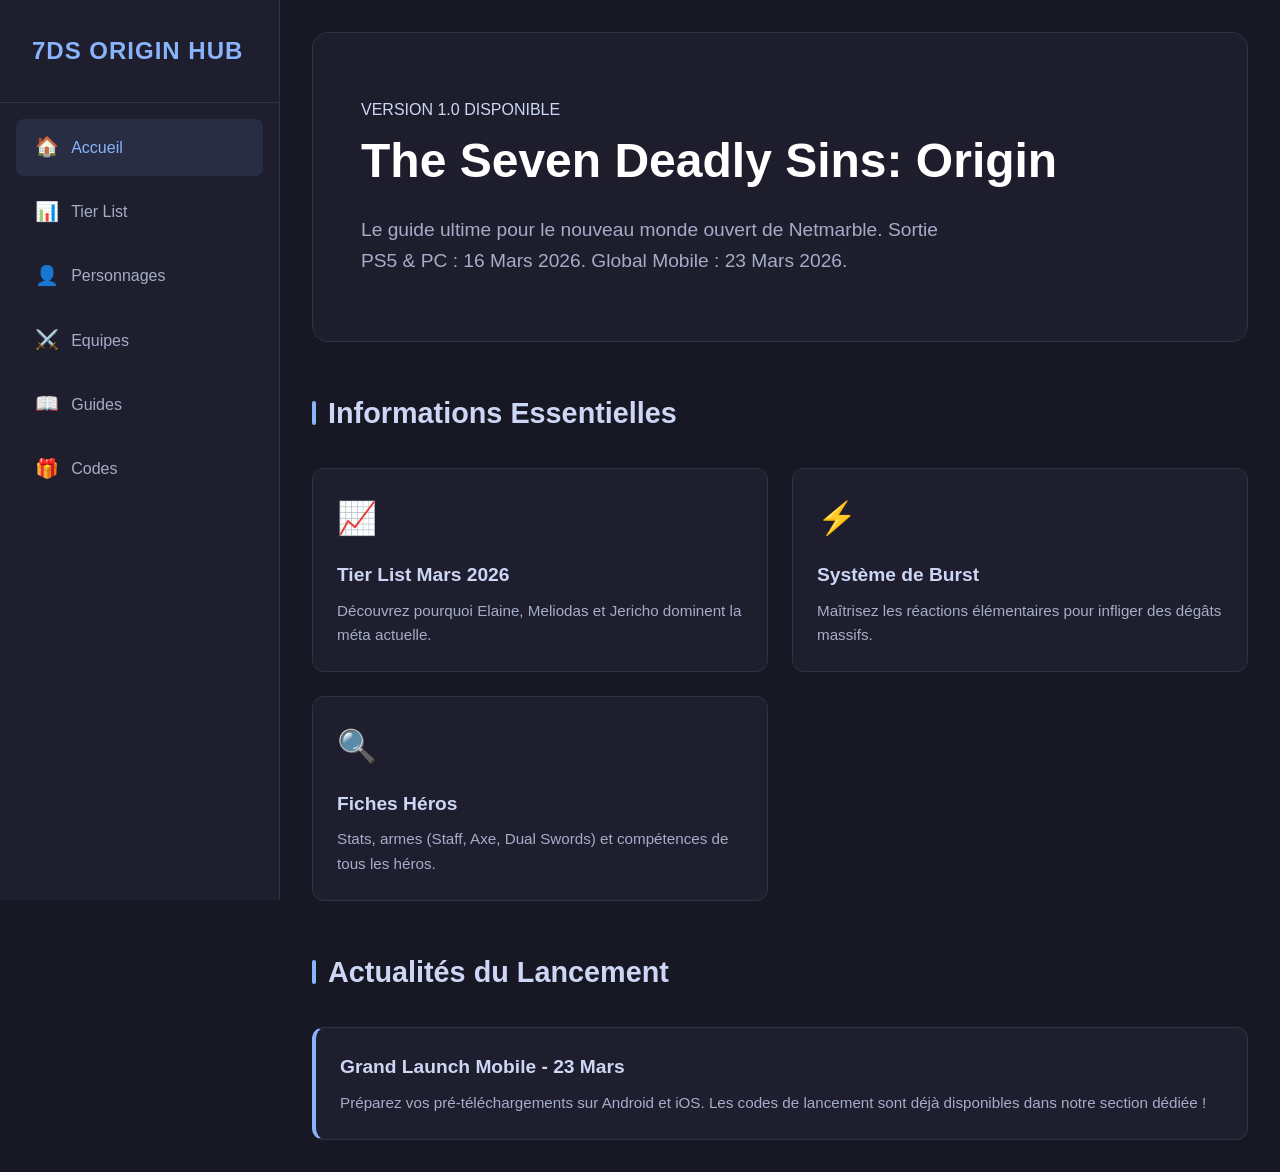
==== commit 6f4551c0: "Update index.html for version 1.0 launchUpdate index.html for version 1.0 launch info and quick acce" ====
--- a/index.html
+++ b/index.html
@@ -3,8 +3,10 @@
 <head>
   <meta charset="UTF-8">
   <meta name="viewport" content="width=device-width, initial-scale=1.0">
-  <title>7DS Origin Hub - Base de données & Wiki</title>
+  <title>7DS Origin Hub - Base de données & Wiki v1.0</title>
   <link rel="stylesheet" href="styles.css">
+  <link rel="preconnect" href="https://fonts.googleapis.com">
+  <link href="https://fonts.googleapis.com/css2?family=Inter:wght@400;600;800&display=swap" rel="stylesheet">
 </head>
 <body>
   <div class="app-container">
@@ -42,40 +44,41 @@
 
     <main class="main-content">
       <header class="hero">
-        <h1 class="hero-title">Seven Deadly Sins: Origin</h1>
-        <p class="hero-subtitle">La base de données ultime pour le prochain chef-d'œuvre de Netmarble. Guides, Tier Lists et plus encore.</p>
+        <div class="hero-badge">VERSION 1.0 DISPONIBLE</div>
+        <h1 class="hero-title">The Seven Deadly Sins: Origin</h1>
+        <p class="hero-subtitle">Le guide ultime pour le nouveau monde ouvert de Netmarble. Sortie PS5 & PC : 16 Mars 2026. Global Mobile : 23 Mars 2026.</p>
       </header>
 
       <section class="quick-access">
         <div class="section-header">
-          <h2 class="section-title">Accès Rapide</h2>
+          <h2 class="section-title">Informations Essentielles</h2>
         </div>
         <div class="grid">
           <a href="tierlist.html" class="card">
             <div class="card-icon">📈</div>
-            <h3 class="card-title">Tier List Meta</h3>
-            <p class="card-desc">Les meilleurs personnages classés par rareté et rôle dans le meta actuel.</p>
+            <h3 class="card-title">Tier List Mars 2026</h3>
+            <p class="card-desc">Découvrez pourquoi Elaine, Meliodas et Jericho dominent la méta actuelle.</p>
           </a>
-          <a href="teams.html" class="card">
-            <div class="card-icon">🛡️</div>
-            <h3 class="card-title">Compositions d'Equipe</h3>
-            <p class="card-desc">Découvrez les synergies optimales pour dominer le PvE et le PvP.</p>
+          <a href="guide.html" class="card">
+            <div class="card-icon">⚡</div>
+            <h3 class="card-title">Système de Burst</h3>
+            <p class="card-desc">Maîtrisez les réactions élémentaires pour infliger des dégâts massifs.</p>
           </a>
           <a href="characters.html" class="card">
             <div class="card-icon">🔍</div>
-            <h3 class="card-title">Base de Données</h3>
-            <p class="card-desc">Consultez les statistiques et compétences détaillées de chaque héros.</p>
+            <h3 class="card-title">Fiches Héros</h3>
+            <p class="card-desc">Stats, armes (Staff, Axe, Dual Swords) et compétences de tous les héros.</p>
           </a>
         </div>
       </section>
 
       <section class="latest-news" style="margin-top: 3rem;">
         <div class="section-header">
-          <h2 class="section-title">Dernières Mises à Jour</h2>
+          <h2 class="section-title">Actualités du Lancement</h2>
         </div>
-        <div class="card" style="width: 100%;">
-          <h3 class="card-title">Mise à jour v1.0 - Lancement du Wiki</h3>
-          <p class="card-desc">Nous avons ajouté les premières données concernant Meliodas, Elizabeth et les mécaniques de combat élémentaires.</p>
+        <div class="card" style="width: 100%; border-left: 4px solid var(--accent);">
+          <h3 class="card-title">Grand Launch Mobile - 23 Mars</h3>
+          <p class="card-desc">Préparez vos pré-téléchargements sur Android et iOS. Les codes de lancement sont déjà disponibles dans notre section dédiée !</p>
         </div>
       </section>
     </main>
